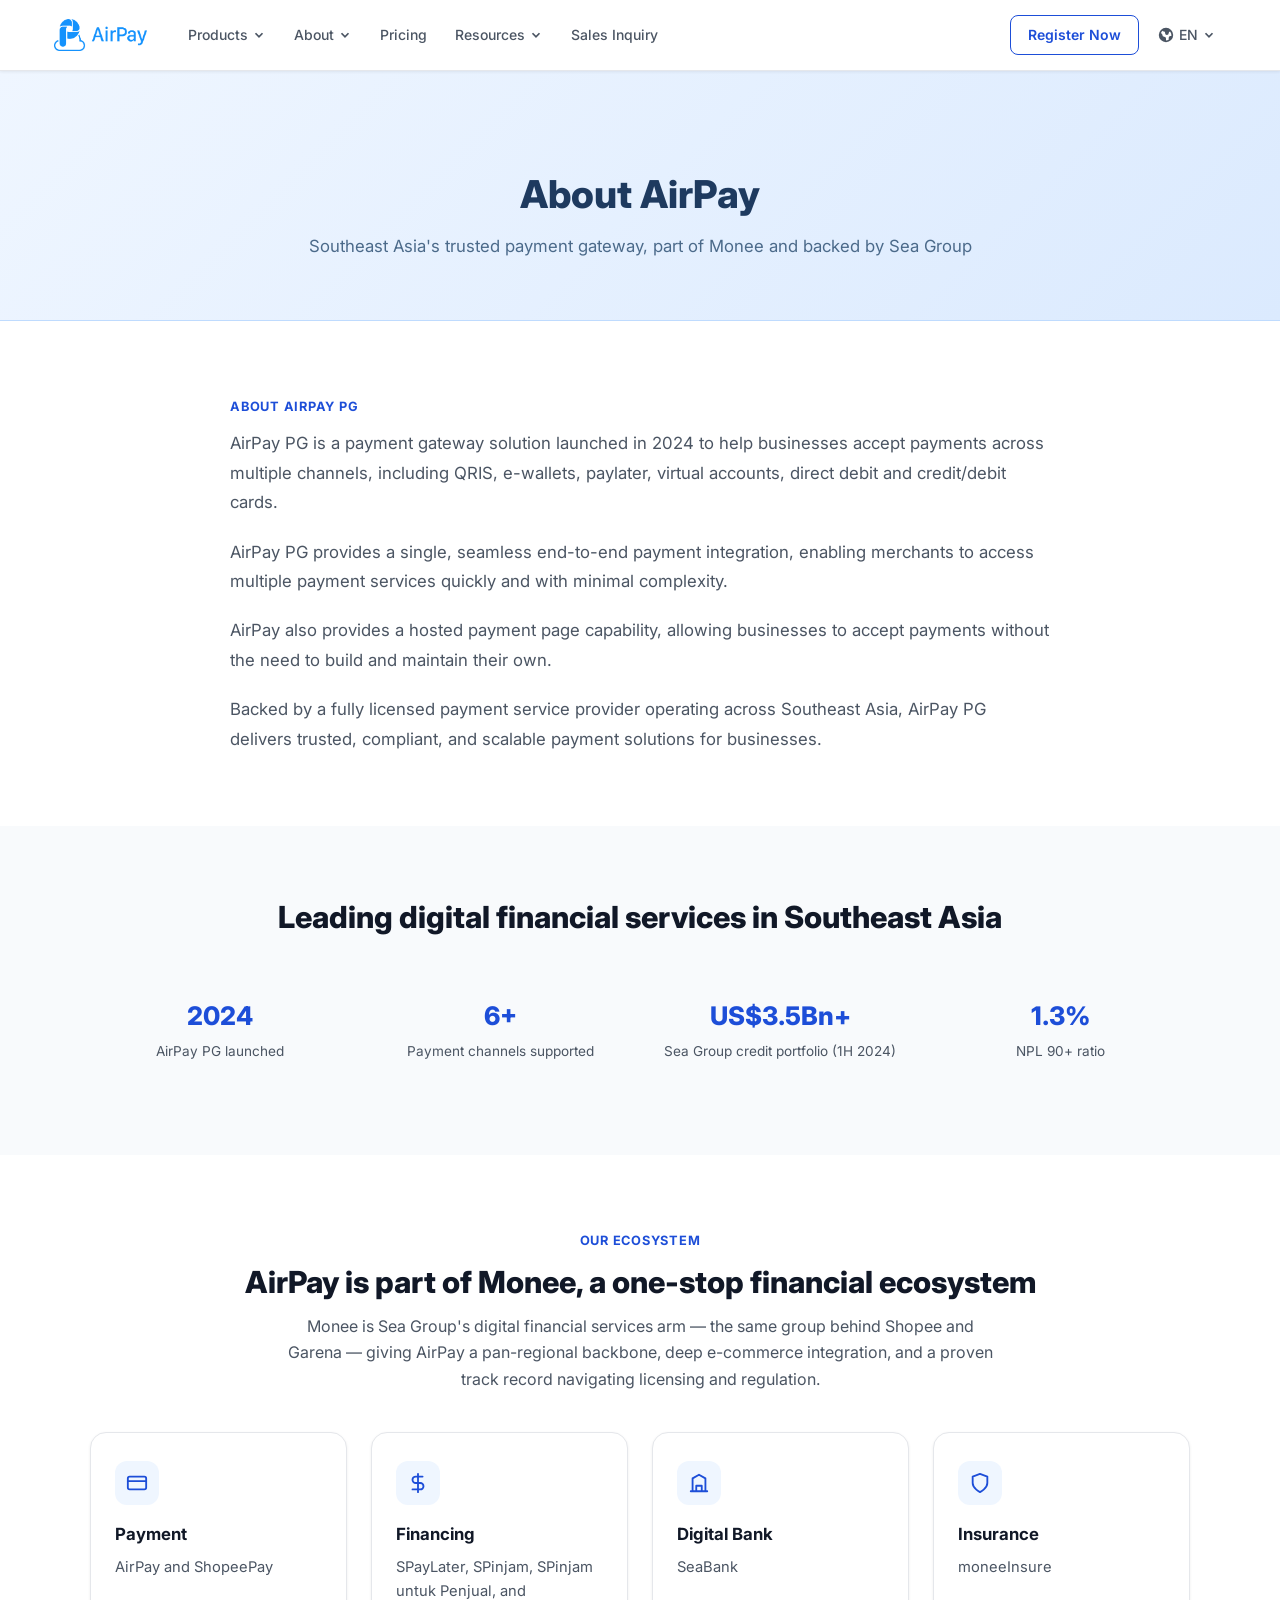
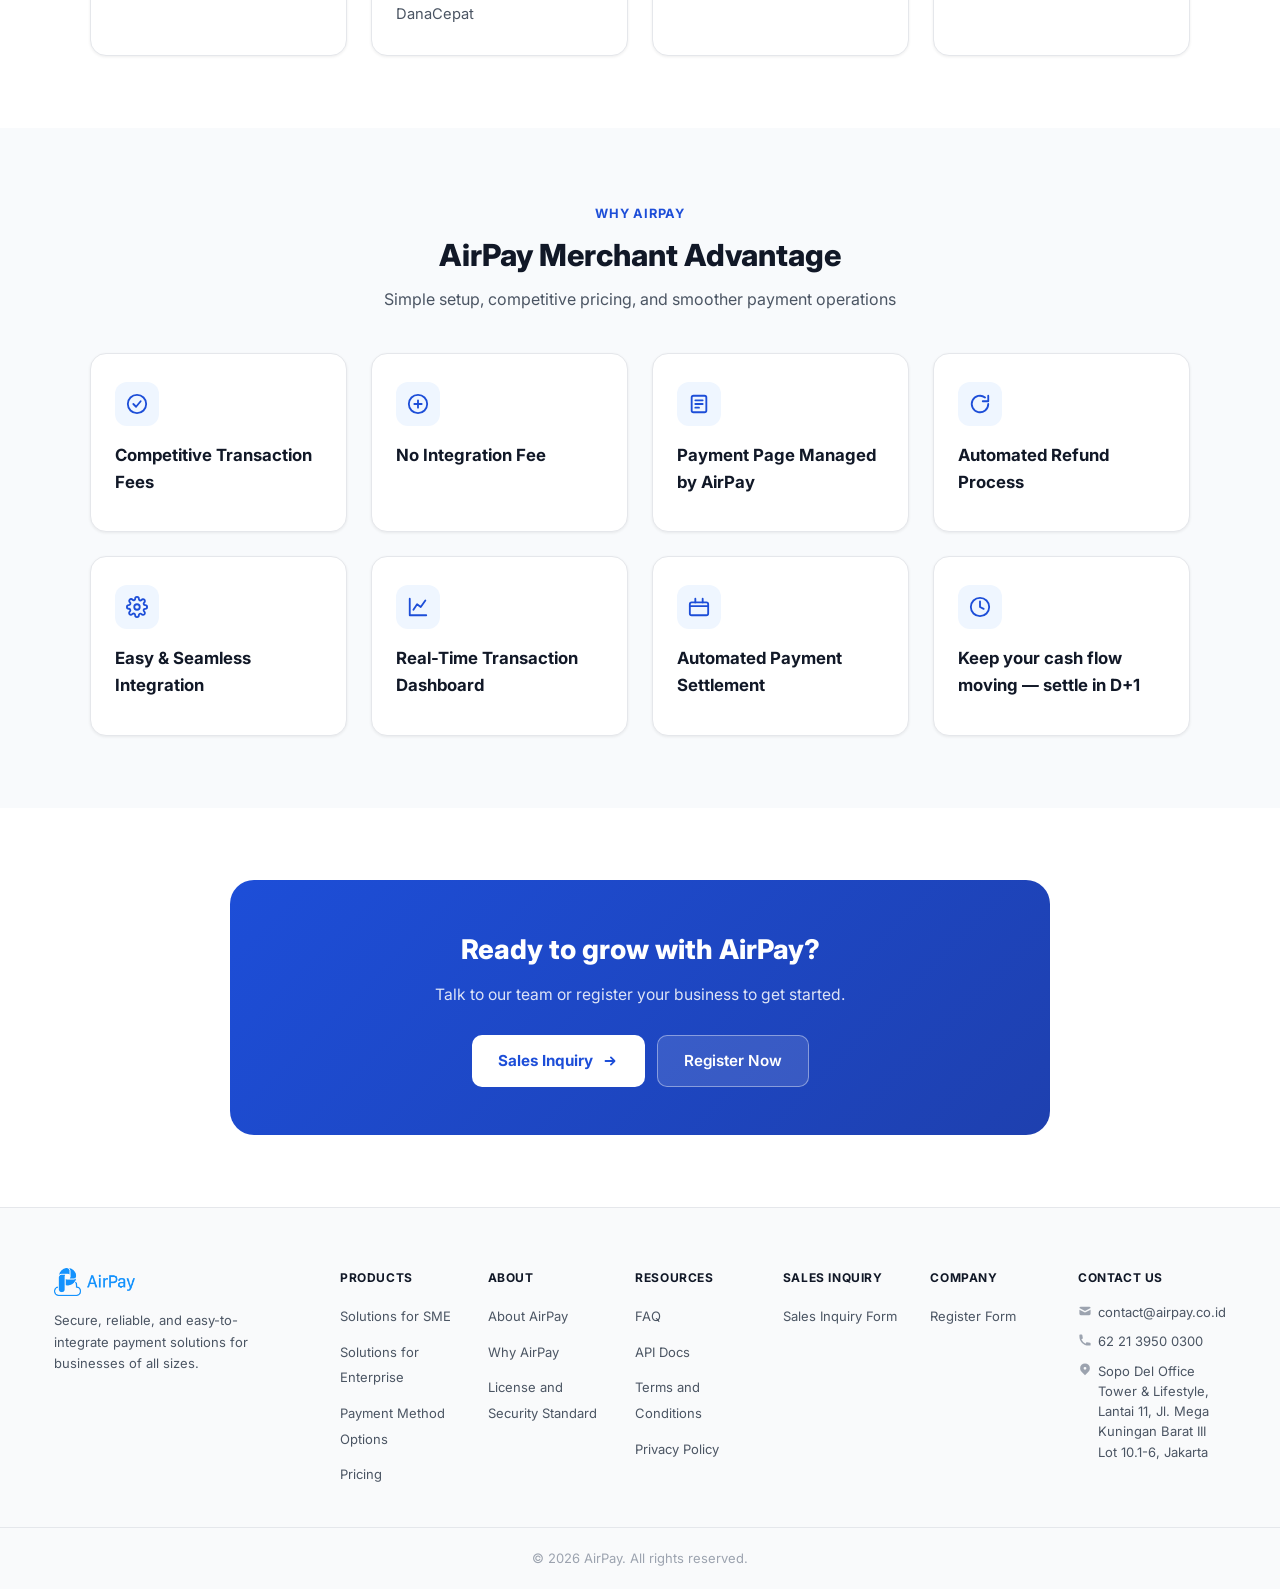
==== about-airpay.html @ c26f76b5 "Fix Sea Group org chart, add Privacy Policy link, and build out Products/About pages - Rebuild the S" ====
<!DOCTYPE html>
<html lang="en">
<head>
  <meta charset="UTF-8" />
  <meta name="viewport" content="width=device-width, initial-scale=1.0" />
  <meta name="description" content="AirPay — About AirPay, Southeast Asia's trusted payment gateway, part of Monee and Sea Group" />
  <title>AirPay — About AirPay</title>
  <link href="https://fonts.googleapis.com/css2?family=Inter:wght@300;400;500;600;700;800&display=swap" rel="stylesheet" />
  <link rel="stylesheet" href="styles.css" />
  <link rel="stylesheet" href="content-page.css" />
</head>
<body>

  <!-- ===== NAVBAR ===== -->
  <nav class="navbar" id="navbar">
    <div class="nav-container">
      <a href="index.html" class="nav-logo">
        <img src="logo.png" alt="AirPay" class="logo-img" onerror="this.style.display='none';this.nextElementSibling.style.display='flex'">
        <span class="logo-svg-fallback">
          <svg viewBox="0 0 44 44" fill="none" style="width:38px;height:38px">
            <circle cx="22" cy="22" r="22" fill="#2196F3"/>
            <path d="M13 32L22 13L31 32H26.2L22 22.5L17.8 32H13Z" fill="white"/>
            <path d="M18 17H24C25.7 17 27 18.3 27 20C27 21.7 25.7 23 24 23H18V17Z" fill="rgba(255,255,255,0.5)"/>
          </svg>
          <span style="font-size:19px;font-weight:700;color:#2196F3;letter-spacing:-0.2px">AirPay</span>
        </span>
      </a>

      <div class="nav-menu" id="navMenu">
        <div class="nav-item dropdown">
          <a href="#" class="nav-link"><span data-i18n="nav.products">Products</span> <svg class="chevron" viewBox="0 0 16 16" fill="none" stroke="currentColor" stroke-width="2"><path d="M4 6l4 4 4-4"/></svg></a>
          <div class="dropdown-menu">
            <a href="solutions-sme.html"><span data-i18n="nav.solutionsSme">Solutions for SME</span></a>
            <a href="solutions-enterprise.html"><span data-i18n="nav.solutionsEnterprise">Solutions for Enterprise</span></a>
            <a href="payment-methods.html"><span data-i18n="nav.paymentMethods">Payment Method Options</span></a>
          </div>
        </div>
        <div class="nav-item dropdown">
          <a href="#" class="nav-link active-nav"><span data-i18n="nav.about">About</span> <svg class="chevron" viewBox="0 0 16 16" fill="none" stroke="currentColor" stroke-width="2"><path d="M4 6l4 4 4-4"/></svg></a>
          <div class="dropdown-menu">
            <a href="about-airpay.html" class="active-link"><span data-i18n="nav.aboutAirpay">About AirPay</span></a>
            <a href="partners.html"><span data-i18n="nav.airpayPartners">AirPay Partners</span></a>
            <a href="license.html"><span data-i18n="nav.licenseSecurity">License and Security Standard</span></a>
          </div>
        </div>
        <a href="pricing.html" class="nav-link"><span data-i18n="nav.pricing">Pricing</span></a>
        <div class="nav-item dropdown">
          <a href="#" class="nav-link"><span data-i18n="nav.resources">Resources</span> <svg class="chevron" viewBox="0 0 16 16" fill="none" stroke="currentColor" stroke-width="2"><path d="M4 6l4 4 4-4"/></svg></a>
          <div class="dropdown-menu">
            <a href="#"><span data-i18n="nav.faq">FAQ</span></a>
            <a href="https://product.shopeepay.co.id/integration/api/gateway/" target="_blank" rel="noopener noreferrer"><span data-i18n="nav.apiDocs">API Docs</span></a>
            <a href="https://shopeepay.co.id/terms" target="_blank" rel="noopener noreferrer"><span data-i18n="nav.terms">Terms and Conditions</span></a>
            <a href="https://shopeepay.co.id/privacy" target="_blank" rel="noopener noreferrer"><span data-i18n="nav.privacy">Privacy Policy</span></a>
          </div>
        </div>
        <a href="https://help.shopee.co.id/portal/survey/45d63a38f236404bbe371f5e59797d23" target="_blank" rel="noopener noreferrer" class="nav-link"><span data-i18n="nav.salesInquiry">Sales Inquiry</span></a>
      </div>

      <div class="nav-actions" id="navActions">
        <a href="https://help.shopee.co.id/portal/survey/883dc85ec2584fb4941d2cc26aeb2e5a" target="_blank" rel="noopener noreferrer" class="btn-register"><span data-i18n="nav.registerNow">Register Now</span></a>
        <div class="lang-selector">
          <svg class="globe-icon" viewBox="0 0 20 20" fill="currentColor"><path fill-rule="evenodd" d="M10 18a8 8 0 100-16 8 8 0 000 16zM4.332 8.027a6.012 6.012 0 011.912-2.706C6.512 5.73 6.974 6 7.5 6A1.5 1.5 0 019 7.5V8a2 2 0 004 0 2 2 0 011.523-1.943A5.977 5.977 0 0116 10c0 .34-.028.675-.083 1H15a2 2 0 00-2 2v2.197A5.973 5.973 0 0110 16v-2a2 2 0 00-2-2 2 2 0 01-2-2 2 2 0 00-1.668-1.973z" clip-rule="evenodd"/></svg>
          <span class="lang-label">EN</span>
          <svg class="chevron" viewBox="0 0 16 16" fill="none" stroke="currentColor" stroke-width="2"><path d="M4 6l4 4 4-4"/></svg>
          <div class="lang-menu">
            <button type="button" class="lang-option" data-lang="en">
              <span>English</span>
              <svg class="lang-check" viewBox="0 0 20 20" fill="currentColor"><path fill-rule="evenodd" d="M16.707 5.293a1 1 0 010 1.414l-8 8a1 1 0 01-1.414 0l-4-4a1 1 0 111.414-1.414L8 12.586l7.293-7.293a1 1 0 011.414 0z" clip-rule="evenodd"/></svg>
            </button>
            <button type="button" class="lang-option" data-lang="id">
              <span>Bahasa Indonesia</span>
              <svg class="lang-check" viewBox="0 0 20 20" fill="currentColor"><path fill-rule="evenodd" d="M16.707 5.293a1 1 0 010 1.414l-8 8a1 1 0 01-1.414 0l-4-4a1 1 0 111.414-1.414L8 12.586l7.293-7.293a1 1 0 011.414 0z" clip-rule="evenodd"/></svg>
            </button>
          </div>
        </div>
      </div>

      <button class="nav-toggle" id="navToggle" aria-label="Toggle navigation">
        <span></span><span></span><span></span>
      </button>
    </div>
  </nav>

  <!-- ===== PAGE HEADER ===== -->
  <section class="cp-header">
    <div class="cp-header-inner">
      <h1 data-i18n="about.header.title">About AirPay</h1>
      <p data-i18n="about.header.subtitle">Southeast Asia's trusted payment gateway, part of Monee and backed by Sea Group</p>
    </div>
  </section>

  <!-- ===== INTRO ===== -->
  <section class="cp-section">
    <div class="cp-container narrow">
      <span class="cp-eyebrow" data-i18n="about.intro.eyebrow">About AirPay PG</span>
      <p class="cp-lead" data-i18n="about.intro.p1">AirPay PG is a payment gateway solution launched in 2024 to help businesses accept payments across multiple channels, including QRIS, e-wallets, paylater, virtual accounts, direct debit and credit/debit cards.</p>
      <p class="cp-lead" data-i18n="about.intro.p2">AirPay PG provides a single, seamless end-to-end payment integration, enabling merchants to access multiple payment services quickly and with minimal complexity.</p>
      <p class="cp-lead" data-i18n="about.intro.p3">AirPay also provides a hosted payment page capability, allowing businesses to accept payments without the need to build and maintain their own.</p>
      <p class="cp-lead" data-i18n="about.intro.p4">Backed by a fully licensed payment service provider operating across Southeast Asia, AirPay PG delivers trusted, compliant, and scalable payment solutions for businesses.</p>
    </div>
  </section>

  <!-- ===== STATS ===== -->
  <section class="cp-section alt">
    <div class="cp-container">
      <div class="cp-section-head center">
        <h2 class="cp-section-title" data-i18n="about.stats.title">Leading digital financial services in Southeast Asia</h2>
      </div>
      <div class="cp-stats">
        <div class="cp-stat">
          <div class="cp-stat-num">2024</div>
          <div class="cp-stat-label" data-i18n="about.stats.launched">AirPay PG launched</div>
        </div>
        <div class="cp-stat">
          <div class="cp-stat-num">6+</div>
          <div class="cp-stat-label" data-i18n="about.stats.channels">Payment channels supported</div>
        </div>
        <div class="cp-stat">
          <div class="cp-stat-num">US$3.5Bn+</div>
          <div class="cp-stat-label" data-i18n="about.stats.credit">Sea Group credit portfolio (1H 2024)</div>
        </div>
        <div class="cp-stat">
          <div class="cp-stat-num">1.3%</div>
          <div class="cp-stat-label" data-i18n="about.stats.npl">NPL 90+ ratio</div>
        </div>
      </div>
    </div>
  </section>

  <!-- ===== PART OF MONEE / SEA GROUP ===== -->
  <section class="cp-section">
    <div class="cp-container">
      <div class="cp-section-head center">
        <span class="cp-eyebrow" data-i18n="about.ecosystem.eyebrow">Our Ecosystem</span>
        <h2 class="cp-section-title" data-i18n="about.ecosystem.title">AirPay is part of Monee, a one-stop financial ecosystem</h2>
        <p class="cp-section-sub" data-i18n="about.ecosystem.subtitle">Monee is Sea Group's digital financial services arm — the same group behind Shopee and Garena — giving AirPay a pan-regional backbone, deep e-commerce integration, and a proven track record navigating licensing and regulation.</p>
      </div>
      <div class="cp-grid-4">
        <div class="cp-card">
          <div class="cp-card-icon">
            <svg viewBox="0 0 24 24" fill="none" stroke="currentColor" stroke-width="2" stroke-linecap="round" stroke-linejoin="round"><rect x="2" y="5" width="20" height="14" rx="2"/><line x1="2" y1="10" x2="22" y2="10"/></svg>
          </div>
          <h3 class="cp-card-title" data-i18n="about.ecosystem.payment.title">Payment</h3>
          <p class="cp-card-desc" data-i18n="about.ecosystem.payment.desc">AirPay and ShopeePay</p>
        </div>
        <div class="cp-card">
          <div class="cp-card-icon">
            <svg viewBox="0 0 24 24" fill="none" stroke="currentColor" stroke-width="2" stroke-linecap="round" stroke-linejoin="round"><path d="M12 2v20M17 5H9.5a3.5 3.5 0 000 7h5a3.5 3.5 0 010 7H6"/></svg>
          </div>
          <h3 class="cp-card-title" data-i18n="about.ecosystem.financing.title">Financing</h3>
          <p class="cp-card-desc" data-i18n="about.ecosystem.financing.desc">SPayLater, SPinjam, SPinjam untuk Penjual, and DanaCepat</p>
        </div>
        <div class="cp-card">
          <div class="cp-card-icon">
            <svg viewBox="0 0 24 24" fill="none" stroke="currentColor" stroke-width="2" stroke-linecap="round" stroke-linejoin="round"><path d="M3 21h18M5 21V7l7-4 7 4v14M9 21v-6h6v6"/></svg>
          </div>
          <h3 class="cp-card-title" data-i18n="about.ecosystem.bank.title">Digital Bank</h3>
          <p class="cp-card-desc" data-i18n="about.ecosystem.bank.desc">SeaBank</p>
        </div>
        <div class="cp-card">
          <div class="cp-card-icon">
            <svg viewBox="0 0 24 24" fill="none" stroke="currentColor" stroke-width="2" stroke-linecap="round" stroke-linejoin="round"><path d="M12 22s8-4 8-10V5l-8-3-8 3v7c0 6 8 10 8 10z"/></svg>
          </div>
          <h3 class="cp-card-title" data-i18n="about.ecosystem.insurance.title">Insurance</h3>
          <p class="cp-card-desc" data-i18n="about.ecosystem.insurance.desc">moneeInsure</p>
        </div>
      </div>
    </div>
  </section>

  <!-- ===== MERCHANT ADVANTAGE ===== -->
  <section class="cp-section alt">
    <div class="cp-container">
      <div class="cp-section-head center">
        <span class="cp-eyebrow" data-i18n="about.advantage.eyebrow">Why AirPay</span>
        <h2 class="cp-section-title" data-i18n="about.advantage.title">AirPay Merchant Advantage</h2>
        <p class="cp-section-sub" data-i18n="about.advantage.subtitle">Simple setup, competitive pricing, and smoother payment operations</p>
      </div>
      <div class="cp-grid-4">
        <div class="cp-card">
          <div class="cp-card-icon">
            <svg viewBox="0 0 24 24" fill="none" stroke="currentColor" stroke-width="2" stroke-linecap="round" stroke-linejoin="round"><path d="M12 2a10 10 0 100 20A10 10 0 0012 2z"/><path d="M8 12l3 3 5-6"/></svg>
          </div>
          <h3 class="cp-card-title" data-i18n="about.advantage.fees.title">Competitive Transaction Fees</h3>
        </div>
        <div class="cp-card">
          <div class="cp-card-icon">
            <svg viewBox="0 0 24 24" fill="none" stroke="currentColor" stroke-width="2" stroke-linecap="round" stroke-linejoin="round"><circle cx="12" cy="12" r="10"/><path d="M8 12h8M12 8v8"/></svg>
          </div>
          <h3 class="cp-card-title" data-i18n="about.advantage.noFee.title">No Integration Fee</h3>
        </div>
        <div class="cp-card">
          <div class="cp-card-icon">
            <svg viewBox="0 0 24 24" fill="none" stroke="currentColor" stroke-width="2" stroke-linecap="round" stroke-linejoin="round"><rect x="4" y="3" width="16" height="18" rx="2"/><path d="M8 8h8M8 12h8M8 16h4"/></svg>
          </div>
          <h3 class="cp-card-title" data-i18n="about.advantage.hostedPage.title">Payment Page Managed by AirPay</h3>
        </div>
        <div class="cp-card">
          <div class="cp-card-icon">
            <svg viewBox="0 0 24 24" fill="none" stroke="currentColor" stroke-width="2" stroke-linecap="round" stroke-linejoin="round"><path d="M21 12a9 9 0 11-3.5-7.14M21 3v6h-6"/></svg>
          </div>
          <h3 class="cp-card-title" data-i18n="about.advantage.refund.title">Automated Refund Process</h3>
        </div>
        <div class="cp-card">
          <div class="cp-card-icon">
            <svg viewBox="0 0 24 24" fill="none" stroke="currentColor" stroke-width="2" stroke-linecap="round" stroke-linejoin="round"><circle cx="12" cy="12" r="3"/><path d="M19.4 15a1.7 1.7 0 00.3 1.9l.1.1a2 2 0 11-2.8 2.8l-.1-.1a1.7 1.7 0 00-1.9-.3 1.7 1.7 0 00-1 1.6V21a2 2 0 11-4 0v-.1a1.7 1.7 0 00-1-1.6 1.7 1.7 0 00-1.9.3l-.1.1a2 2 0 11-2.8-2.8l.1-.1a1.7 1.7 0 00.3-1.9 1.7 1.7 0 00-1.6-1H3a2 2 0 110-4h.1a1.7 1.7 0 001.6-1 1.7 1.7 0 00-.3-1.9l-.1-.1a2 2 0 112.8-2.8l.1.1a1.7 1.7 0 001.9.3H9a1.7 1.7 0 001-1.6V3a2 2 0 114 0v.1a1.7 1.7 0 001 1.6 1.7 1.7 0 001.9-.3l.1-.1a2 2 0 112.8 2.8l-.1.1a1.7 1.7 0 00-.3 1.9V9a1.7 1.7 0 001.6 1H21a2 2 0 110 4h-.1a1.7 1.7 0 00-1.6 1z"/></svg>
          </div>
          <h3 class="cp-card-title" data-i18n="about.advantage.integration.title">Easy &amp; Seamless Integration</h3>
        </div>
        <div class="cp-card">
          <div class="cp-card-icon">
            <svg viewBox="0 0 24 24" fill="none" stroke="currentColor" stroke-width="2" stroke-linecap="round" stroke-linejoin="round"><path d="M3 3v18h18"/><path d="M7 15l4-6 4 3 5-7"/></svg>
          </div>
          <h3 class="cp-card-title" data-i18n="about.advantage.dashboard.title">Real-Time Transaction Dashboard</h3>
        </div>
        <div class="cp-card">
          <div class="cp-card-icon">
            <svg viewBox="0 0 24 24" fill="none" stroke="currentColor" stroke-width="2" stroke-linecap="round" stroke-linejoin="round"><rect x="2" y="7" width="20" height="14" rx="2"/><path d="M16 3v4M8 3v4M2 11h20"/></svg>
          </div>
          <h3 class="cp-card-title" data-i18n="about.advantage.settlement.title">Automated Payment Settlement</h3>
        </div>
        <div class="cp-card">
          <div class="cp-card-icon">
            <svg viewBox="0 0 24 24" fill="none" stroke="currentColor" stroke-width="2" stroke-linecap="round" stroke-linejoin="round"><circle cx="12" cy="12" r="10"/><path d="M12 6v6l4 2"/></svg>
          </div>
          <h3 class="cp-card-title" data-i18n="about.advantage.cashflow.title">Keep your cash flow moving — settle in D+1</h3>
        </div>
      </div>
    </div>
  </section>

  <!-- ===== CTA ===== -->
  <section class="cp-section">
    <div class="cp-container narrow">
      <div class="cp-cta">
        <h2 data-i18n="about.cta.title">Ready to grow with AirPay?</h2>
        <p data-i18n="about.cta.subtitle">Talk to our team or register your business to get started.</p>
        <div class="cp-cta-actions">
          <a href="https://help.shopee.co.id/portal/survey/45d63a38f236404bbe371f5e59797d23" target="_blank" rel="noopener noreferrer" class="btn-cta-primary">
            <span data-i18n="nav.salesInquiry">Sales Inquiry</span>
            <svg viewBox="0 0 20 20" fill="currentColor"><path fill-rule="evenodd" d="M10.293 5.293a1 1 0 011.414 0l4 4a1 1 0 010 1.414l-4 4a1 1 0 01-1.414-1.414L12.586 11H5a1 1 0 110-2h7.586l-2.293-2.293a1 1 0 010-1.414z" clip-rule="evenodd"/></svg>
          </a>
          <a href="https://help.shopee.co.id/portal/survey/883dc85ec2584fb4941d2cc26aeb2e5a" target="_blank" rel="noopener noreferrer" class="btn-cta-secondary"><span data-i18n="nav.registerNow">Register Now</span></a>
        </div>
      </div>
    </div>
  </section>

  <!-- ===== FOOTER ===== -->
  <footer class="footer">
    <div class="footer-top">
      <div class="footer-brand">
        <a href="index.html" class="nav-logo">
          <img src="logo.png" alt="AirPay" class="logo-img footer-logo-img" onerror="this.style.display='none';this.nextElementSibling.style.display='flex'">
          <span class="logo-svg-fallback">
            <svg viewBox="0 0 44 44" fill="none" style="width:34px;height:34px">
              <circle cx="22" cy="22" r="22" fill="#2196F3"/>
              <path d="M13 32L22 13L31 32H26.2L22 22.5L17.8 32H13Z" fill="white"/>
              <path d="M18 17H24C25.7 17 27 18.3 27 20C27 21.7 25.7 23 24 23H18V17Z" fill="rgba(255,255,255,0.5)"/>
            </svg>
            <span style="font-size:17px;font-weight:700;color:#2196F3;letter-spacing:-0.2px">AirPay</span>
          </span>
        </a>
        <p class="footer-tagline" data-i18n="footer.tagline">Secure, reliable, and easy-to-integrate payment solutions for businesses of all sizes.</p>
      </div>
      <div class="footer-links">
        <div class="footer-col"><h4><span data-i18n="nav.products">Products</span></h4><ul><li><a href="solutions-sme.html"><span data-i18n="nav.solutionsSme">Solutions for SME</span></a></li><li><a href="solutions-enterprise.html"><span data-i18n="nav.solutionsEnterprise">Solutions for Enterprise</span></a></li><li><a href="payment-methods.html"><span data-i18n="nav.paymentMethods">Payment Method Options</span></a></li><li><a href="pricing.html"><span data-i18n="nav.pricing">Pricing</span></a></li></ul></div>
        <div class="footer-col"><h4><span data-i18n="nav.about">About</span></h4><ul><li><a href="about-airpay.html"><span data-i18n="nav.aboutAirpay">About AirPay</span></a></li><li><a href="#"><span data-i18n="footer.whyAirpay">Why AirPay</span></a></li><li><a href="license.html"><span data-i18n="nav.licenseSecurity">License and Security Standard</span></a></li></ul></div>
        <div class="footer-col"><h4><span data-i18n="nav.resources">Resources</span></h4><ul><li><a href="#"><span data-i18n="nav.faq">FAQ</span></a></li><li><a href="https://product.shopeepay.co.id/integration/api/gateway/" target="_blank"><span data-i18n="nav.apiDocs">API Docs</span></a></li><li><a href="https://shopeepay.co.id/terms" target="_blank" rel="noopener noreferrer"><span data-i18n="nav.terms">Terms and Conditions</span></a></li><li><a href="https://shopeepay.co.id/privacy" target="_blank" rel="noopener noreferrer"><span data-i18n="nav.privacy">Privacy Policy</span></a></li></ul></div>
        <div class="footer-col"><h4><span data-i18n="nav.salesInquiry">Sales Inquiry</span></h4><ul><li><a href="https://help.shopee.co.id/portal/survey/45d63a38f236404bbe371f5e59797d23" target="_blank" rel="noopener noreferrer"><span data-i18n="footer.salesInquiryForm">Sales Inquiry Form</span></a></li></ul></div>
        <div class="footer-col"><h4><span data-i18n="footer.company">Company</span></h4><ul><li><a href="https://help.shopee.co.id/portal/survey/883dc85ec2584fb4941d2cc26aeb2e5a" target="_blank" rel="noopener noreferrer"><span data-i18n="footer.registerForm">Register Form</span></a></li></ul></div>
        <div class="footer-col"><h4><span data-i18n="footer.contactUs">Contact Us</span></h4><ul>
          <li><a href="mailto:contact@airpay.co.id" class="fc-row"><svg class="fc-icon" viewBox="0 0 20 20" fill="currentColor"><path d="M2.003 5.884L10 9.882l7.997-3.998A2 2 0 0016 4H4a2 2 0 00-1.997 1.884z"/><path d="M18 8.118l-8 4-8-4V14a2 2 0 002 2h12a2 2 0 002-2V8.118z"/></svg>contact@airpay.co.id</a></li>
          <li><a href="tel:+622139500300" class="fc-row"><svg class="fc-icon" viewBox="0 0 20 20" fill="currentColor"><path d="M2 3a1 1 0 011-1h2.153a1 1 0 01.986.836l.74 4.435a1 1 0 01-.54 1.06l-1.548.773a11.037 11.037 0 006.105 6.105l.774-1.548a1 1 0 011.059-.54l4.435.74a1 1 0 01.836.986V17a1 1 0 01-1 1h-2C7.82 18 2 12.18 2 5V3z"/></svg>62 21 3950 0300</a></li>
          <li class="fc-row addr"><svg class="fc-icon" viewBox="0 0 20 20" fill="currentColor"><path fill-rule="evenodd" d="M5.05 4.05a7 7 0 119.9 9.9L10 18.9l-4.95-4.95a7 7 0 010-9.9zM10 11a2 2 0 100-4 2 2 0 000 4z" clip-rule="evenodd"/></svg>Sopo Del Office Tower &amp; Lifestyle, Lantai 11, Jl. Mega Kuningan Barat III Lot 10.1-6, Jakarta</li>
        </ul></div>
      </div>
    </div>
    <div class="footer-bottom"><p data-i18n="footer.copyright">© 2026 AirPay. All rights reserved.</p></div>
  </footer>

  <script src="translations.js"></script>
  <script src="i18n.js"></script>
  <script src="script.js"></script>
</body>
</html>
---- styles.css ----
/* ===== VARIABLES ===== */
:root {
  --blue: #1D4ED8;
  --blue-dark: #1E40AF;
  --blue-navy: #1E3A5F;
  --blue-light: #3B82F6;
  --blue-bg: #EFF6FF;
  --blue-bg2: #DBEAFE;
  --text: #111827;
  --text-mid: #4B5563;
  --text-muted: #9CA3AF;
  --border: #E5E7EB;
  --white: #ffffff;
  --shadow-sm: 0 1px 3px rgba(0,0,0,0.07);
  --shadow-md: 0 4px 16px rgba(0,0,0,0.09);
  --shadow-lg: 0 8px 28px rgba(0,0,0,0.11);
}

/* ===== RESET ===== */
*, *::before, *::after { box-sizing: border-box; margin: 0; padding: 0; }
html { scroll-behavior: smooth; }
body {
  font-family: 'Inter', -apple-system, BlinkMacSystemFont, 'Segoe UI', sans-serif;
  color: var(--text);
  background: var(--white);
  line-height: 1.6;
  -webkit-font-smoothing: antialiased;
}
a { text-decoration: none; }
ul { list-style: none; }
img, svg { display: block; }

/* ===== NAVBAR ===== */
.navbar {
  position: sticky;
  top: 0;
  z-index: 1000;
  background: var(--white);
  border-bottom: 1px solid var(--border);
  box-shadow: var(--shadow-sm);
  transition: box-shadow 0.3s;
}
.navbar.scrolled { box-shadow: 0 4px 20px rgba(0,0,0,0.08); }

.nav-container {
  max-width: 1220px;
  margin: 0 auto;
  padding: 0 24px;
  height: 70px;
  display: flex;
  align-items: center;
  gap: 28px;
}

.nav-logo {
  display: flex;
  align-items: center;
  gap: 10px;
  flex-shrink: 0;
}
.logo-icon { width: 36px; height: 36px; }
.logo-text {
  font-size: 19px;
  font-weight: 700;
  color: var(--text);
  letter-spacing: -0.2px;
}
.logo-img {
  height: 32px;
  width: auto;
  object-fit: contain;
}
.footer-logo-img {
  height: 28px;
}
.logo-svg-fallback {
  display: none;
  align-items: center;
  gap: 10px;
}

.nav-menu {
  display: flex;
  align-items: center;
  gap: 2px;
  flex: 1;
}

.nav-item { position: relative; }

.nav-link {
  display: flex;
  align-items: center;
  gap: 4px;
  padding: 8px 13px;
  font-size: 14px;
  font-weight: 500;
  color: var(--text-mid);
  border-radius: 8px;
  transition: color 0.15s, background 0.15s;
  white-space: nowrap;
}
.nav-link:hover { color: var(--blue); background: var(--blue-bg); }

.chevron {
  width: 14px;
  height: 14px;
  flex-shrink: 0;
  transition: transform 0.2s;
}
.nav-item:hover .chevron { transform: rotate(180deg); }

.dropdown-menu {
  position: absolute;
  top: calc(100% + 10px);
  left: 0;
  background: var(--white);
  border: 1px solid var(--border);
  border-radius: 12px;
  box-shadow: var(--shadow-lg);
  padding: 6px;
  min-width: 230px;
  opacity: 0;
  visibility: hidden;
  transform: translateY(-6px);
  transition: opacity 0.18s, transform 0.18s, visibility 0.18s;
  z-index: 200;
}
.nav-item:hover .dropdown-menu {
  opacity: 1;
  visibility: visible;
  transform: translateY(0);
}
.dropdown-menu a {
  display: block;
  padding: 10px 14px;
  font-size: 14px;
  color: var(--text-mid);
  border-radius: 8px;
  transition: color 0.15s, background 0.15s;
}
.dropdown-menu a:hover { color: var(--blue); background: var(--blue-bg); }

.nav-actions {
  display: flex;
  align-items: center;
  gap: 8px;
  flex-shrink: 0;
}

.btn-register {
  font-size: 14px;
  font-weight: 600;
  color: var(--blue);
  border: 1.5px solid var(--blue);
  padding: 8px 17px;
  border-radius: 8px;
  transition: background 0.2s, transform 0.15s;
  white-space: nowrap;
}
.btn-register:hover {
  background: var(--blue-bg);
  transform: translateY(-1px);
}

.lang-selector {
  position: relative;
  display: flex;
  align-items: center;
  gap: 4px;
  padding: 8px 10px;
  font-size: 14px;
  font-weight: 500;
  color: var(--text-mid);
  border-radius: 8px;
  cursor: pointer;
  transition: color 0.15s, background 0.15s;
}
.lang-selector:hover { color: var(--blue); background: var(--blue-bg); }
.globe-icon { width: 18px; height: 18px; }
.lang-selector .chevron { transition: transform 0.15s; }
.lang-selector.open .chevron { transform: rotate(180deg); }

.lang-menu {
  position: absolute;
  top: calc(100% + 8px);
  right: 0;
  min-width: 170px;
  background: var(--white);
  border: 1px solid #E5E7EB;
  border-radius: 10px;
  box-shadow: 0 12px 28px rgba(15, 23, 42, 0.12);
  padding: 6px;
  display: none;
  flex-direction: column;
  gap: 2px;
  z-index: 60;
}
.lang-selector.open .lang-menu { display: flex; }
.lang-option {
  display: flex;
  align-items: center;
  justify-content: space-between;
  gap: 8px;
  padding: 8px 10px;
  font-size: 13.5px;
  font-weight: 500;
  color: var(--text-mid);
  background: none;
  border: none;
  border-radius: 7px;
  text-align: left;
  cursor: pointer;
  font-family: inherit;
}
.lang-option:hover { background: var(--blue-bg); color: var(--blue); }
.lang-option.active { color: var(--blue); font-weight: 600; background: var(--blue-bg); }
.lang-option .lang-check { width: 15px; height: 15px; opacity: 0; }
.lang-option.active .lang-check { opacity: 1; }

.nav-toggle {
  display: none;
  flex-direction: column;
  gap: 5px;
  background: none;
  border: none;
  cursor: pointer;
  padding: 8px;
  margin-left: auto;
  flex-shrink: 0;
}
.nav-toggle span {
  display: block;
  width: 22px;
  height: 2px;
  background: var(--text);
  border-radius: 2px;
  transition: transform 0.28s, opacity 0.28s;
}

/* ===== HERO ===== */
.hero {
  background: linear-gradient(135deg, #EFF6FF 0%, #F0F4FF 45%, #EEF2FF 100%);
  padding: 80px 0 56px;
  overflow: hidden;
}
.hero-container {
  max-width: 1220px;
  margin: 0 auto;
  padding: 0 24px;
  display: grid;
  grid-template-columns: 1fr 1fr;
  gap: 56px;
  align-items: center;
}

.hero-title {
  font-size: 42px;
  font-weight: 800;
  line-height: 1.14;
  letter-spacing: -0.5px;
  color: var(--text);
  margin-bottom: 18px;
}
.hero-subtitle {
  font-size: 16px;
  color: var(--text-mid);
  line-height: 1.7;
  margin-bottom: 34px;
  max-width: 430px;
}
.hero-actions {
  display: flex;
  gap: 14px;
  align-items: center;
  flex-wrap: wrap;
}

.btn-primary {
  display: inline-flex;
  align-items: center;
  gap: 8px;
  background: var(--blue);
  color: var(--white);
  font-size: 15px;
  font-weight: 600;
  padding: 13px 26px;
  border-radius: 10px;
  box-shadow: 0 4px 16px rgba(29,78,216,0.28);
  transition: background 0.2s, transform 0.15s, box-shadow 0.2s;
}
.btn-primary svg { width: 18px; height: 18px; }
.btn-primary:hover {
  background: var(--blue-dark);
  transform: translateY(-2px);
  box-shadow: 0 8px 22px rgba(29,78,216,0.36);
}

.btn-outline-hero {
  display: inline-flex;
  align-items: center;
  font-size: 15px;
  font-weight: 600;
  color: var(--text-mid);
  background: var(--white);
  border: 1.5px solid var(--border);
  padding: 12px 26px;
  border-radius: 10px;
  transition: border-color 0.2s, background 0.2s, transform 0.15s;
}
.btn-outline-hero:hover {
  border-color: var(--blue);
  color: var(--blue);
  background: var(--blue-bg);
  transform: translateY(-2px);
}

.hero-illustration {
  display: flex;
  justify-content: center;
  align-items: center;
}
.hero-svg {
  width: 100%;
  max-width: 500px;
  height: auto;
  filter: drop-shadow(0 24px 48px rgba(29,78,216,0.07));
}

/* ===== FEATURES ===== */
.features { background: var(--white); }

.features-container {
  max-width: 1220px;
  margin: 0 auto;
  padding: 0 24px;
  display: grid;
  grid-template-columns: repeat(4, 1fr);
  border-top: 1px solid var(--border);
  border-bottom: 1px solid var(--border);
}

.feature-card {
  padding: 34px 26px;
  display: flex;
  align-items: flex-start;
  gap: 16px;
  border-right: 1px solid var(--border);
  transition: background 0.18s;
}
.feature-card:last-child { border-right: none; }
.feature-card:hover { background: var(--blue-bg); }

.feature-icon {
  width: 48px;
  height: 48px;
  border-radius: 12px;
  display: flex;
  align-items: center;
  justify-content: center;
  flex-shrink: 0;
}
.feature-icon svg { width: 22px; height: 22px; }

.icon-blue   { background: #DBEAFE; color: var(--blue); }
.icon-green  { background: #D1FAE5; color: #059669; }
.icon-purple { background: #EDE9FE; color: #7C3AED; }
.icon-orange { background: #FEF3C7; color: #D97706; }

.feature-card h3 {
  font-size: 14px;
  font-weight: 700;
  color: var(--text);
  margin-bottom: 4px;
}
.feature-card p {
  font-size: 13px;
  color: var(--text-muted);
  line-height: 1.55;
}

/* ===== SEA GROUP ===== */
.sea-group {
  background: var(--white);
  padding: 80px 0;
}
.sea-group-container {
  max-width: 1220px;
  margin: 0 auto;
  padding: 0 24px;
  display: grid;
  grid-template-columns: 1fr 1.1fr;
  gap: 56px;
  align-items: center;
}

.sea-group-content h2 {
  font-size: 32px;
  font-weight: 800;
  color: var(--text);
  letter-spacing: -0.3px;
  line-height: 1.2;
  margin-bottom: 8px;
}
.sea-subtitle {
  font-size: 16px;
  font-weight: 600;
  color: var(--blue);
  margin-bottom: 28px;
}

.sea-list {
  display: flex;
  flex-direction: column;
  gap: 16px;
}
.sea-list li {
  display: flex;
  align-items: flex-start;
  gap: 12px;
  font-size: 14px;
  color: var(--text-mid);
  line-height: 1.65;
}
.check-ic {
  width: 20px;
  height: 20px;
  color: var(--blue);
  flex-shrink: 0;
  margin-top: 2px;
}

.sea-map-wrap {
  display: flex;
  justify-content: center;
  align-items: center;
}
.ecosystem-svg {
  width: 100%;
  max-width: 540px;
  height: auto;
}

/* ===== LEAD FORM ===== */
.lead-form-section {
  background: #F0F5FF;
  padding: 80px 24px;
}
.lead-form-wrap {
  max-width: 600px;
  margin: 0 auto;
}
.lead-form-card {
  background: var(--white);
  border-radius: 20px;
  padding: 40px 44px 36px;
  box-shadow: 0 4px 32px rgba(29,78,216,0.08);
}

.lead-badge {
  display: inline-flex;
  align-items: center;
  gap: 7px;
  background: #EFF6FF;
  color: var(--blue);
  font-size: 11px;
  font-weight: 700;
  letter-spacing: 1px;
  padding: 5px 12px;
  border-radius: 20px;
  margin-bottom: 18px;
}
.lead-badge-dot {
  width: 7px;
  height: 7px;
  border-radius: 50%;
  background: var(--blue);
}

.lead-title {
  font-size: 28px;
  font-weight: 800;
  color: var(--text);
  letter-spacing: -0.3px;
  margin-bottom: 8px;
}
.lead-subtitle {
  font-size: 14px;
  color: var(--text-mid);
  line-height: 1.6;
  margin-bottom: 24px;
}

.lead-steps {
  display: flex;
  align-items: center;
  gap: 6px;
  margin-bottom: 20px;
}
.step-bar {
  height: 5px;
  flex: 1;
  border-radius: 3px;
  background: #E5E7EB;
}
.step-bar.active { background: var(--blue); }
.step-label {
  font-size: 12px;
  font-weight: 600;
  color: var(--text-muted);
  white-space: nowrap;
  margin-left: 6px;
}

.lead-divider {
  border: none;
  border-top: 1px solid var(--border);
  margin-bottom: 24px;
}

.lead-form { display: flex; flex-direction: column; gap: 18px; }

.form-group { display: flex; flex-direction: column; gap: 6px; }
.form-group label {
  font-size: 13px;
  font-weight: 600;
  color: var(--text);
}
.req { color: #EF4444; }

.form-row {
  display: grid;
  grid-template-columns: 1fr 1fr;
  gap: 14px;
}

.input-wrap {
  display: flex;
  align-items: center;
  border: 1.5px solid var(--border);
  border-radius: 12px;
  padding: 0 14px;
  height: 50px;
  gap: 10px;
  transition: border-color 0.2s;
  background: var(--white);
}
.input-wrap:focus-within {
  border-color: var(--blue);
  box-shadow: 0 0 0 3px rgba(29,78,216,0.08);
}
.input-icon {
  width: 16px;
  height: 16px;
  color: #9CA3AF;
  flex-shrink: 0;
}
.input-wrap input {
  border: none;
  outline: none;
  font-size: 14px;
  color: var(--text);
  font-family: inherit;
  width: 100%;
  background: transparent;
}
.input-wrap input::placeholder { color: #9CA3AF; }

.phone-prefix, .url-prefix {
  font-size: 14px;
  font-weight: 500;
  color: var(--text);
  white-space: nowrap;
  flex-shrink: 0;
}
.phone-divider {
  width: 1px;
  height: 20px;
  background: var(--border);
  flex-shrink: 0;
}

.form-checkbox { margin-top: 2px; }
.checkbox-label {
  display: flex;
  align-items: flex-start;
  gap: 12px;
  cursor: pointer;
  font-size: 13px;
  color: var(--text-mid);
  line-height: 1.55;
}
.checkbox-label input[type="checkbox"] { display: none; }
.checkmark {
  width: 20px;
  height: 20px;
  border: 2px solid var(--border);
  border-radius: 6px;
  flex-shrink: 0;
  margin-top: 1px;
  display: flex;
  align-items: center;
  justify-content: center;
  transition: all 0.15s;
  background: var(--white);
}
.checkbox-label input[type="checkbox"]:checked + .checkmark {
  background: var(--blue);
  border-color: var(--blue);
}
.checkbox-label input[type="checkbox"]:checked + .checkmark::after {
  content: '';
  width: 5px;
  height: 9px;
  border: 2px solid white;
  border-top: none;
  border-left: none;
  transform: rotate(45deg) translateY(-1px);
  display: block;
}
.checkbox-label a { color: var(--blue); text-decoration: underline; }

.btn-submit {
  width: 100%;
  height: 54px;
  background: var(--blue);
  color: white;
  font-size: 16px;
  font-weight: 700;
  border: none;
  border-radius: 12px;
  cursor: pointer;
  transition: background 0.2s, transform 0.15s, box-shadow 0.2s;
  box-shadow: 0 4px 16px rgba(29,78,216,0.25);
  margin-top: 4px;
}
.btn-submit:hover {
  background: var(--blue-dark);
  transform: translateY(-2px);
  box-shadow: 0 8px 22px rgba(29,78,216,0.32);
}

.form-trust {
  text-align: center;
  font-size: 12px;
  color: var(--text-muted);
  margin-top: 4px;
  line-height: 1.6;
}
.form-trust strong { color: var(--text-mid); }

@media (max-width: 600px) {
  .lead-form-card { padding: 28px 20px 24px; }
  .lead-title { font-size: 22px; }
  .form-row { grid-template-columns: 1fr; }
}

/* ===== FOOTER ===== */
.footer {
  background: #F9FAFB;
  border-top: 1px solid var(--border);
}

.footer-top {
  max-width: 1220px;
  margin: 0 auto;
  padding: 60px 24px 40px;
  display: grid;
  grid-template-columns: 230px 1fr;
  gap: 56px;
}

.footer-brand .nav-logo { margin-bottom: 14px; }

.footer-tagline {
  font-size: 13px;
  color: var(--text-mid);
  line-height: 1.65;
  margin-bottom: 20px;
  max-width: 200px;
}

.footer-social {
  display: flex;
  gap: 8px;
}
.social-btn {
  width: 34px;
  height: 34px;
  border-radius: 8px;
  background: var(--white);
  border: 1px solid var(--border);
  display: flex;
  align-items: center;
  justify-content: center;
  color: var(--text-mid);
  transition: color 0.15s, border-color 0.15s, background 0.15s;
}
.social-btn svg { width: 15px; height: 15px; }
.social-btn:hover {
  color: var(--blue);
  border-color: var(--blue);
  background: var(--blue-bg);
}

.footer-links {
  display: grid;
  grid-template-columns: repeat(6, 1fr);
  gap: 20px;
}
.footer-col h4 {
  font-size: 12px;
  font-weight: 700;
  color: var(--text);
  text-transform: uppercase;
  letter-spacing: 0.6px;
  margin-bottom: 16px;
}
.footer-col ul {
  display: flex;
  flex-direction: column;
  gap: 10px;
}
.footer-col a {
  font-size: 13px;
  color: var(--text-mid);
  transition: color 0.15s;
  line-height: 1.45;
}
.footer-col a:hover { color: var(--blue); }

.fc-row {
  display: flex;
  align-items: flex-start;
  gap: 6px;
}
.fc-row.addr {
  font-size: 13px;
  color: var(--text-mid);
  line-height: 1.55;
  display: flex;
  align-items: flex-start;
  gap: 6px;
}
.fc-icon {
  width: 14px;
  height: 14px;
  flex-shrink: 0;
  color: var(--text-muted);
  margin-top: 1px;
}

.footer-bottom {
  border-top: 1px solid var(--border);
  padding: 20px 24px;
  text-align: center;
}
.footer-bottom p {
  font-size: 13px;
  color: var(--text-muted);
}

/* ===== RESPONSIVE ===== */
@media (max-width: 1100px) {
  .hero-title { font-size: 36px; }
  .footer-links { grid-template-columns: repeat(3, 1fr); }
}

@media (max-width: 900px) {
  .features-container { grid-template-columns: repeat(2, 1fr); }
  .feature-card:nth-child(2) { border-right: none; }
  .feature-card:nth-child(1),
  .feature-card:nth-child(2) { border-bottom: 1px solid var(--border); }
  .sea-group-container { grid-template-columns: 1fr; gap: 40px; }
  .footer-top { grid-template-columns: 1fr; gap: 36px; }
  .footer-links { grid-template-columns: repeat(3, 1fr); }
}

@media (max-width: 768px) {
  .nav-menu,
  .nav-actions { display: none; }

  .nav-container {
    flex-wrap: wrap;
    height: auto;
    min-height: 70px;
    align-items: center;
    padding: 0 16px;
  }
  .nav-logo { order: 1; }
  .nav-toggle { display: flex; order: 2; margin-left: auto; }

  .nav-menu.open {
    display: flex;
    flex-direction: column;
    align-items: stretch;
    order: 3;
    flex: 0 0 100%;
    padding: 8px 0 4px;
    gap: 2px;
    border-top: 1px solid var(--border);
  }
  .nav-menu.open .dropdown-menu {
    position: static;
    box-shadow: none;
    border: none;
    background: var(--blue-bg);
    opacity: 1;
    visibility: visible;
    transform: none;
    padding: 4px 0 4px 12px;
    margin-top: 2px;
    display: none;
  }
  .nav-menu.open .nav-item.open .dropdown-menu { display: block; }

  .nav-actions.open {
    display: flex;
    flex-direction: column;
    align-items: stretch;
    order: 4;
    flex: 0 0 100%;
    padding: 8px 0 16px;
    gap: 8px;
    border-top: 1px solid var(--border);
  }
  .nav-actions.open .btn-register {
    text-align: center;
    justify-content: center;
    width: 100%;
  }
  .nav-actions.open .lang-selector { justify-content: flex-start; }

  .navbar.menu-open {
    box-shadow: 0 6px 24px rgba(0,0,0,0.09);
  }

  .hero { padding: 52px 0 40px; }
  .hero-container { grid-template-columns: 1fr; gap: 36px; }
  .hero-title { font-size: 30px; }
  .hero-illustration { order: -1; }
  .hero-svg { max-width: 380px; }

  .sea-group { padding: 60px 0; }
  .sea-group-content h2 { font-size: 26px; }

  .footer-links { grid-template-columns: repeat(2, 1fr); }
}

@media (max-width: 540px) {
  .features-container { grid-template-columns: 1fr; }
  .feature-card {
    border-right: none;
    border-bottom: 1px solid var(--border);
  }
  .feature-card:last-child { border-bottom: none; }
  .hero-title { font-size: 26px; }
  .footer-links { grid-template-columns: 1fr 1fr; }
  .footer-top { padding: 40px 16px 28px; }
}
---- content-page.css ----
/* ===== SHARED CONTENT PAGE STYLES ===== */
/* Used by solutions-sme.html, solutions-enterprise.html, about-airpay.html */

.cp-header {
  background: linear-gradient(135deg, #EFF6FF 0%, #DBEAFE 100%);
  padding: 100px 24px 60px;
  text-align: center;
  border-bottom: 1px solid #BFDBFE;
}
.cp-header-inner { max-width: 760px; margin: 0 auto; }
.cp-header h1 {
  font-size: clamp(1.6rem, 4vw, 2.4rem);
  font-weight: 800;
  color: #1E3A5F;
  margin: 0 0 16px;
  line-height: 1.2;
}
.cp-header p { font-size: 1.05rem; color: #4B6A8A; margin: 0; }

.cp-section { padding: 72px 24px; background: var(--white); }
.cp-section.alt { background: #F8FAFC; }
.cp-container { max-width: 1100px; margin: 0 auto; }
.cp-container.narrow { max-width: 820px; }

.cp-eyebrow {
  display: inline-block;
  font-size: 0.8rem;
  font-weight: 700;
  color: var(--blue);
  text-transform: uppercase;
  letter-spacing: 0.06em;
  margin-bottom: 12px;
}
.cp-section-title {
  font-size: clamp(1.4rem, 3vw, 1.9rem);
  font-weight: 800;
  color: var(--text);
  margin: 0 0 12px;
  line-height: 1.25;
}
.cp-section-sub {
  font-size: 1rem;
  color: var(--text-mid);
  line-height: 1.65;
  margin: 0 0 40px;
  max-width: 720px;
}
.cp-section-head { margin-bottom: 40px; }
.cp-section-head.center { text-align: center; }
.cp-section-head.center .cp-section-sub { margin-left: auto; margin-right: auto; }

.cp-lead {
  font-size: 1.05rem;
  color: var(--text-mid);
  line-height: 1.75;
  margin: 0 0 20px;
}
.cp-lead:last-child { margin-bottom: 0; }

.cp-grid-2 { display: grid; grid-template-columns: repeat(2, 1fr); gap: 24px; }
.cp-grid-3 { display: grid; grid-template-columns: repeat(3, 1fr); gap: 24px; }
.cp-grid-4 { display: grid; grid-template-columns: repeat(4, 1fr); gap: 24px; }

.cp-card {
  background: var(--white);
  border: 1px solid var(--border);
  border-radius: 16px;
  padding: 28px 24px;
  box-shadow: var(--shadow-sm);
}
.cp-card-icon {
  width: 44px;
  height: 44px;
  border-radius: 12px;
  background: var(--blue-bg);
  color: var(--blue);
  display: flex;
  align-items: center;
  justify-content: center;
  margin-bottom: 16px;
}
.cp-card-icon svg { width: 22px; height: 22px; }
.cp-card-title { font-size: 1.05rem; font-weight: 700; color: var(--text); margin: 0 0 8px; }
.cp-card-desc { font-size: 0.92rem; color: var(--text-mid); line-height: 1.6; margin: 0; }

.cp-highlight-card {
  background: linear-gradient(135deg, #EFF6FF 0%, #F0F4FF 100%);
  border: 1px solid #BFDBFE;
  border-radius: 20px;
  padding: 36px 32px;
}
.cp-highlight-card .cp-badge {
  display: inline-block;
  background: var(--blue);
  color: var(--white);
  font-size: 0.75rem;
  font-weight: 700;
  padding: 5px 12px;
  border-radius: 999px;
  margin-bottom: 14px;
  letter-spacing: 0.03em;
}
.cp-highlight-card h3 { font-size: 1.3rem; font-weight: 800; color: var(--text); margin: 0 0 6px; }
.cp-highlight-card .cp-highlight-tag { font-size: 0.95rem; color: var(--blue); font-weight: 600; margin: 0 0 18px; }
.cp-highlight-card ul { list-style: none; display: flex; flex-direction: column; gap: 12px; }
.cp-highlight-card li {
  display: flex;
  align-items: flex-start;
  gap: 10px;
  font-size: 0.92rem;
  color: var(--text-mid);
  line-height: 1.55;
}
.cp-highlight-card li svg { width: 18px; height: 18px; color: var(--blue); flex-shrink: 0; margin-top: 2px; }

.cp-steps { display: flex; flex-direction: column; }
.cp-step { display: flex; gap: 20px; position: relative; padding-bottom: 36px; }
.cp-step:last-child { padding-bottom: 0; }
.cp-step-num {
  width: 32px;
  height: 32px;
  border-radius: 50%;
  background: var(--blue);
  color: var(--white);
  font-weight: 700;
  font-size: 0.85rem;
  display: flex;
  align-items: center;
  justify-content: center;
  flex-shrink: 0;
  z-index: 1;
}
.cp-step:not(:last-child)::before {
  content: '';
  position: absolute;
  left: 15px;
  top: 32px;
  bottom: 0;
  width: 2px;
  background: var(--border);
}
.cp-step-title { font-size: 1.02rem; font-weight: 700; color: var(--text); margin: 0 0 4px; }
.cp-step-desc { font-size: 0.92rem; color: var(--text-mid); line-height: 1.6; margin: 0; }

.cp-stats { display: grid; grid-template-columns: repeat(4, 1fr); gap: 20px; }
.cp-stat { text-align: center; padding: 20px 12px; }
.cp-stat-num { font-size: 1.6rem; font-weight: 800; color: var(--blue); margin-bottom: 4px; }
.cp-stat-label { font-size: 0.85rem; color: var(--text-mid); }

.cp-cta {
  background: linear-gradient(135deg, var(--blue) 0%, var(--blue-dark) 100%);
  border-radius: 24px;
  padding: 48px 32px;
  text-align: center;
  color: var(--white);
}
.cp-cta h2 { font-size: clamp(1.3rem, 3vw, 1.7rem); font-weight: 800; margin: 0 0 10px; }
.cp-cta p { font-size: 0.98rem; color: rgba(255,255,255,0.85); margin: 0 0 28px; }
.cp-cta-actions { display: flex; gap: 12px; justify-content: center; flex-wrap: wrap; }
.cp-cta .btn-cta-primary {
  background: var(--white);
  color: var(--blue);
  font-weight: 700;
  font-size: 0.95rem;
  padding: 13px 26px;
  border-radius: 10px;
  display: inline-flex;
  align-items: center;
  gap: 8px;
  transition: transform 0.15s;
}
.cp-cta .btn-cta-primary:hover { transform: translateY(-1px); }
.cp-cta .btn-cta-primary svg { width: 18px; height: 18px; }
.cp-cta .btn-cta-secondary {
  background: rgba(255,255,255,0.12);
  border: 1.5px solid rgba(255,255,255,0.4);
  color: var(--white);
  font-weight: 600;
  font-size: 0.95rem;
  padding: 13px 26px;
  border-radius: 10px;
  display: inline-flex;
  align-items: center;
}

.active-link { color: #2196F3 !important; font-weight: 600; }

@media (max-width: 900px) {
  .cp-grid-3, .cp-grid-4 { grid-template-columns: repeat(2, 1fr); }
  .cp-stats { grid-template-columns: repeat(2, 1fr); }
}
@media (max-width: 640px) {
  .cp-header { padding: 88px 20px 48px; }
  .cp-section { padding: 48px 20px; }
  .cp-grid-2, .cp-grid-3, .cp-grid-4 { grid-template-columns: 1fr; }
  .cp-stats { grid-template-columns: repeat(2, 1fr); }
}
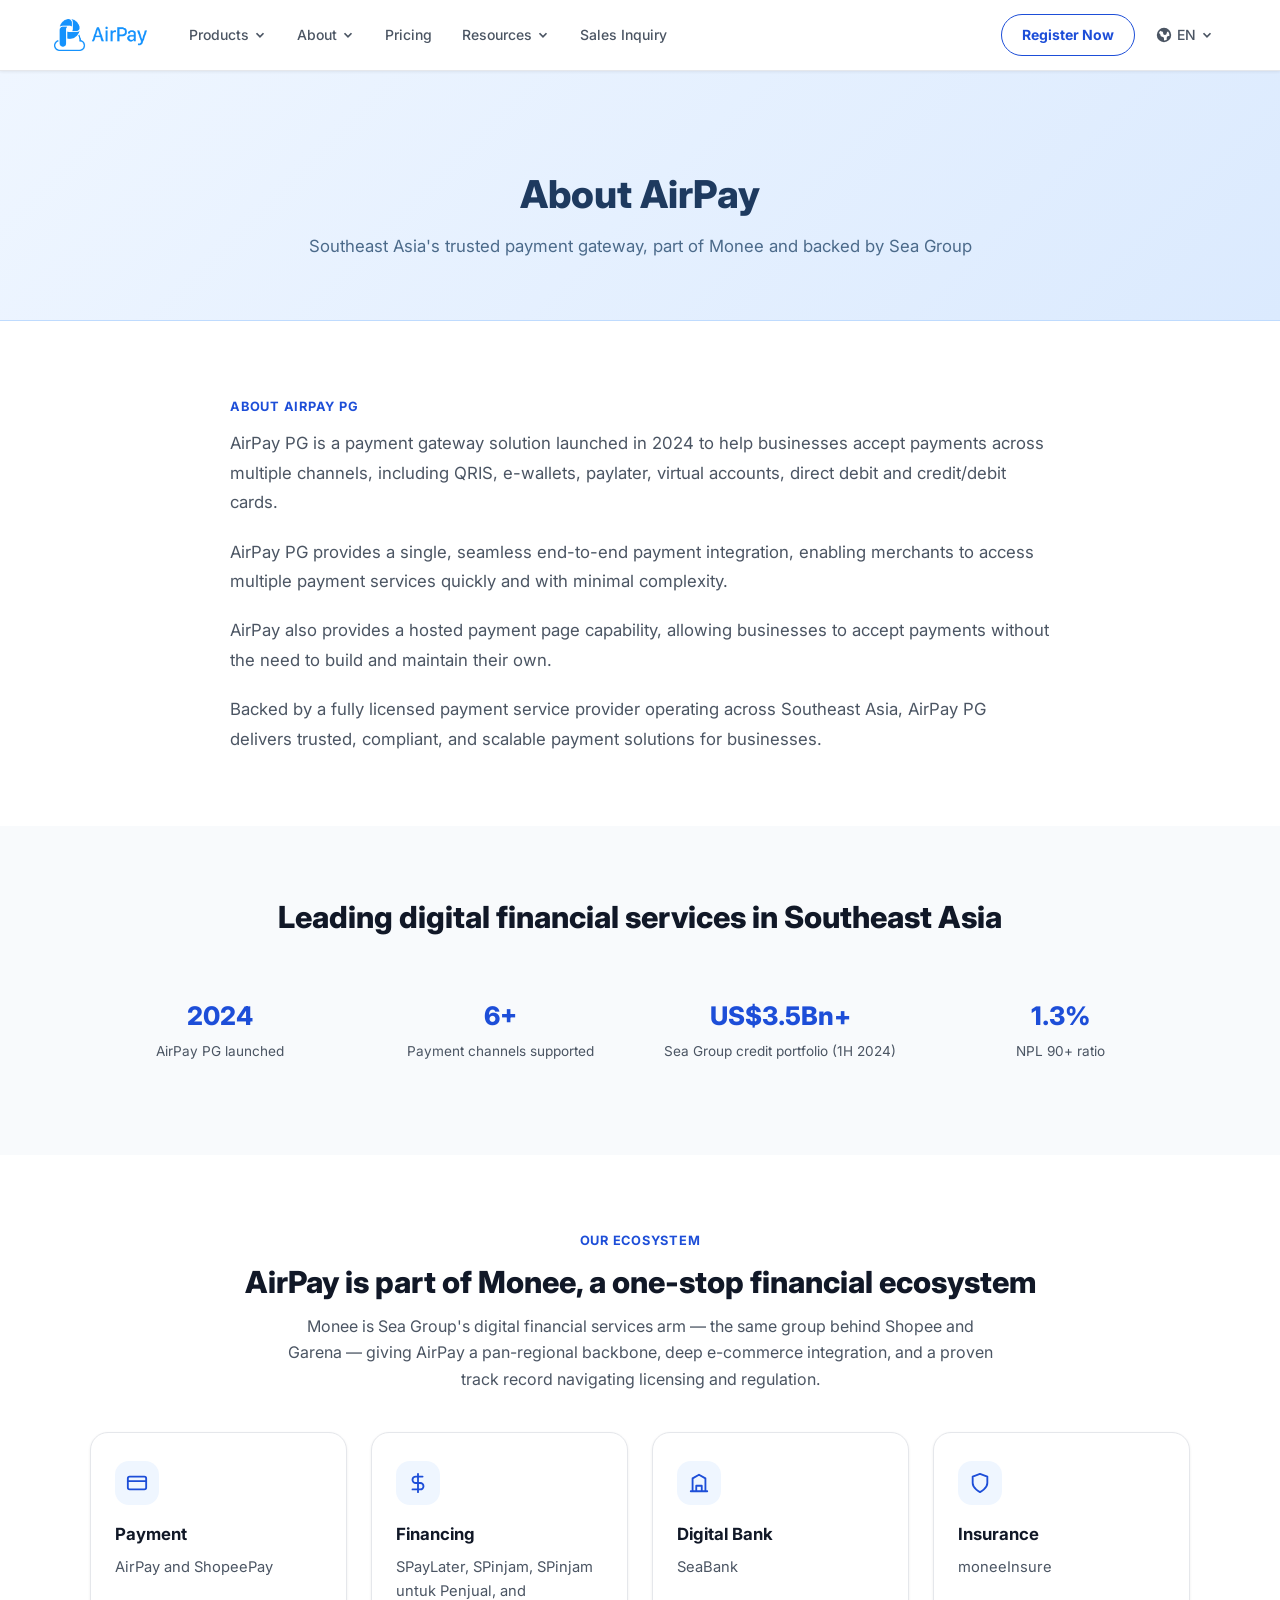
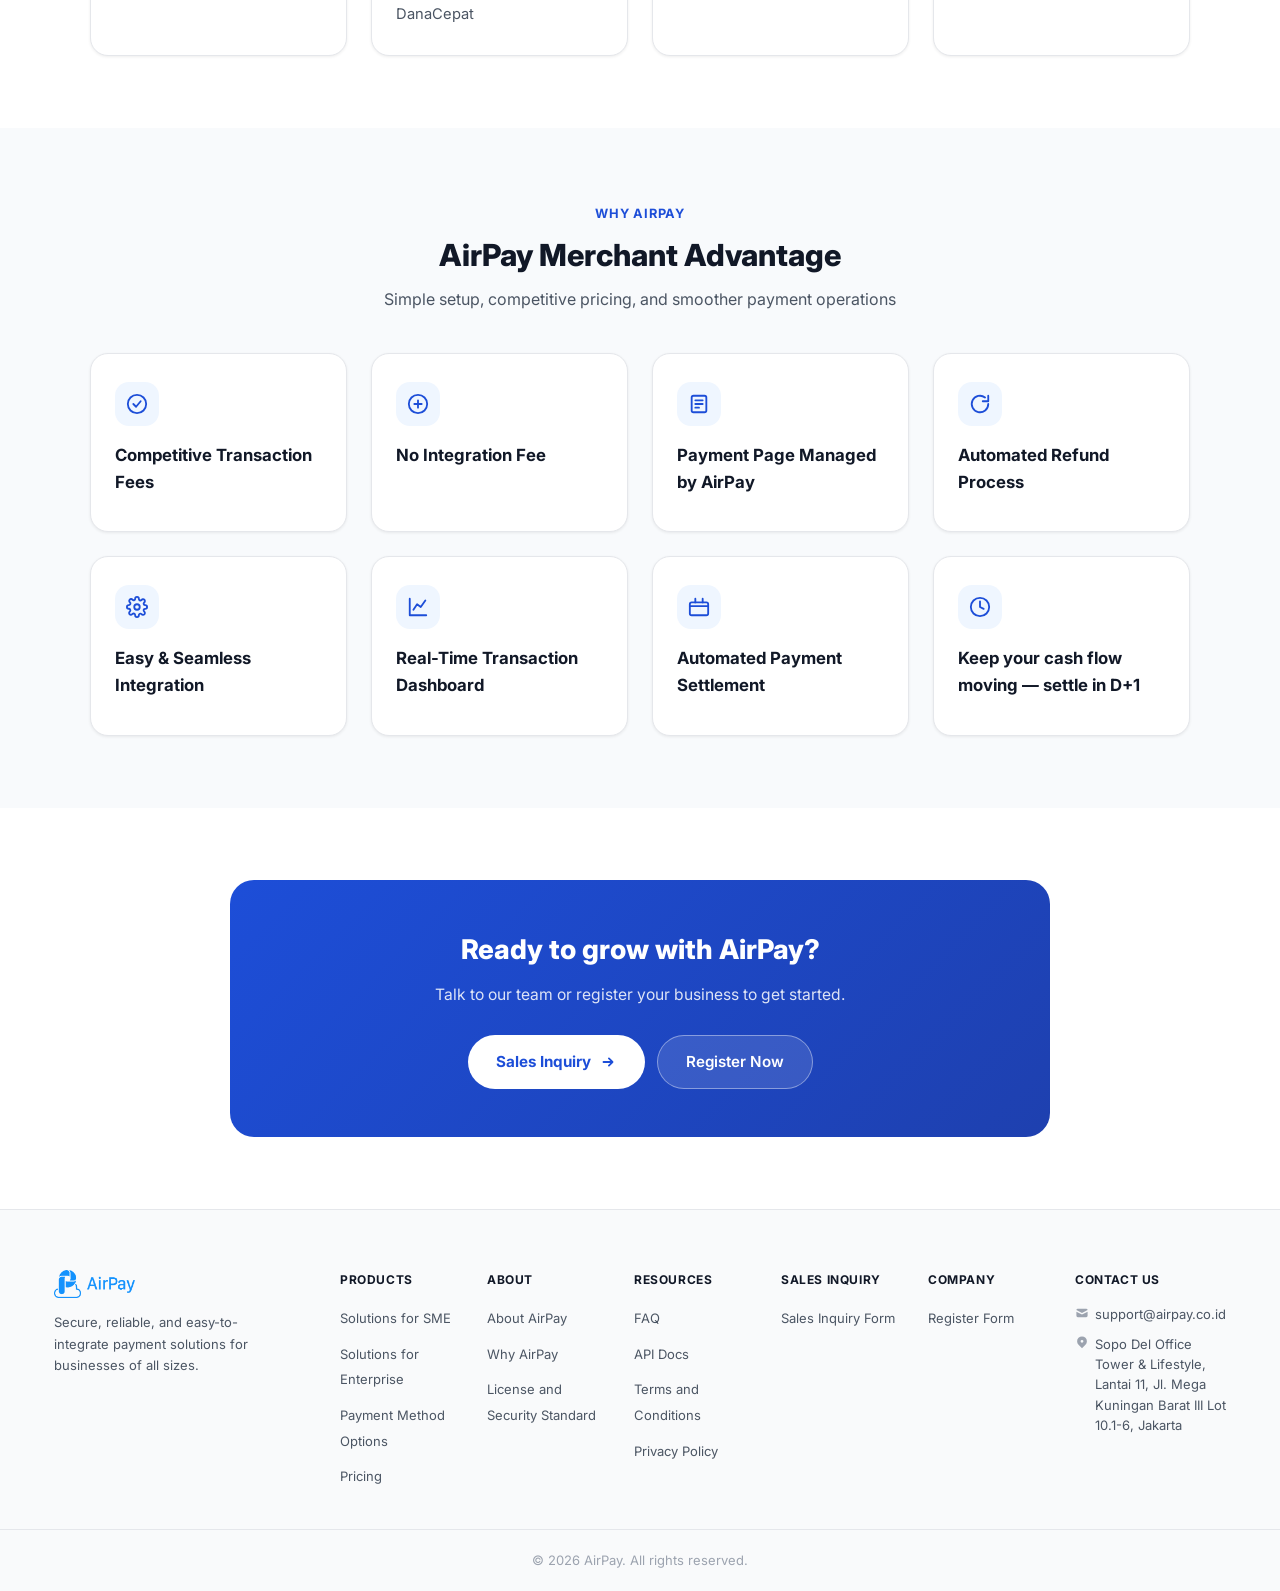
==== commit 4db31e22: "Update footer contact info: support email, remove phone number Replace contact@airpay.co.id with sup" ====
--- a/about-airpay.html
+++ b/about-airpay.html
@@ -270,9 +270,7 @@
         <div class="footer-col"><h4><span data-i18n="nav.salesInquiry">Sales Inquiry</span></h4><ul><li><a href="https://help.shopee.co.id/portal/survey/45d63a38f236404bbe371f5e59797d23" target="_blank" rel="noopener noreferrer"><span data-i18n="footer.salesInquiryForm">Sales Inquiry Form</span></a></li></ul></div>
         <div class="footer-col"><h4><span data-i18n="footer.company">Company</span></h4><ul><li><a href="https://help.shopee.co.id/portal/survey/883dc85ec2584fb4941d2cc26aeb2e5a" target="_blank" rel="noopener noreferrer"><span data-i18n="footer.registerForm">Register Form</span></a></li></ul></div>
         <div class="footer-col"><h4><span data-i18n="footer.contactUs">Contact Us</span></h4><ul>
-          <li><a href="mailto:contact@airpay.co.id" class="fc-row"><svg class="fc-icon" viewBox="0 0 20 20" fill="currentColor"><path d="M2.003 5.884L10 9.882l7.997-3.998A2 2 0 0016 4H4a2 2 0 00-1.997 1.884z"/><path d="M18 8.118l-8 4-8-4V14a2 2 0 002 2h12a2 2 0 002-2V8.118z"/></svg>contact@airpay.co.id</a></li>
-          <li><a href="tel:+622139500300" class="fc-row"><svg class="fc-icon" viewBox="0 0 20 20" fill="currentColor"><path d="M2 3a1 1 0 011-1h2.153a1 1 0 01.986.836l.74 4.435a1 1 0 01-.54 1.06l-1.548.773a11.037 11.037 0 006.105 6.105l.774-1.548a1 1 0 011.059-.54l4.435.74a1 1 0 01.836.986V17a1 1 0 01-1 1h-2C7.82 18 2 12.18 2 5V3z"/></svg>62 21 3950 0300</a></li>
-          <li class="fc-row addr"><svg class="fc-icon" viewBox="0 0 20 20" fill="currentColor"><path fill-rule="evenodd" d="M5.05 4.05a7 7 0 119.9 9.9L10 18.9l-4.95-4.95a7 7 0 010-9.9zM10 11a2 2 0 100-4 2 2 0 000 4z" clip-rule="evenodd"/></svg>Sopo Del Office Tower &amp; Lifestyle, Lantai 11, Jl. Mega Kuningan Barat III Lot 10.1-6, Jakarta</li>
+          <li><a href="mailto:support@airpay.co.id" class="fc-row"><svg class="fc-icon" viewBox="0 0 20 20" fill="currentColor"><path d="M2.003 5.884L10 9.882l7.997-3.998A2 2 0 0016 4H4a2 2 0 00-1.997 1.884z"/><path d="M18 8.118l-8 4-8-4V14a2 2 0 002 2h12a2 2 0 002-2V8.118z"/></svg>support@airpay.co.id</a></li>          <li class="fc-row addr"><svg class="fc-icon" viewBox="0 0 20 20" fill="currentColor"><path fill-rule="evenodd" d="M5.05 4.05a7 7 0 119.9 9.9L10 18.9l-4.95-4.95a7 7 0 010-9.9zM10 11a2 2 0 100-4 2 2 0 000 4z" clip-rule="evenodd"/></svg>Sopo Del Office Tower &amp; Lifestyle, Lantai 11, Jl. Mega Kuningan Barat III Lot 10.1-6, Jakarta</li>
         </ul></div>
       </div>
     </div>
--- a/styles.css
+++ b/styles.css
@@ -92,11 +92,11 @@
   display: flex;
   align-items: center;
   gap: 4px;
-  padding: 8px 13px;
+  padding: 8px 14px;
   font-size: 14px;
   font-weight: 500;
   color: var(--text-mid);
-  border-radius: 8px;
+  border-radius: 999px;
   transition: color 0.15s, background 0.15s;
   white-space: nowrap;
 }
@@ -116,9 +116,9 @@
   left: 0;
   background: var(--white);
   border: 1px solid var(--border);
-  border-radius: 12px;
+  border-radius: 16px;
   box-shadow: var(--shadow-lg);
-  padding: 6px;
+  padding: 8px;
   min-width: 230px;
   opacity: 0;
   visibility: hidden;
@@ -136,7 +136,7 @@
   padding: 10px 14px;
   font-size: 14px;
   color: var(--text-mid);
-  border-radius: 8px;
+  border-radius: 10px;
   transition: color 0.15s, background 0.15s;
 }
 .dropdown-menu a:hover { color: var(--blue); background: var(--blue-bg); }
@@ -150,11 +150,11 @@
 
 .btn-register {
   font-size: 14px;
-  font-weight: 600;
+  font-weight: 700;
   color: var(--blue);
   border: 1.5px solid var(--blue);
-  padding: 8px 17px;
-  border-radius: 8px;
+  padding: 9px 20px;
+  border-radius: 999px;
   transition: background 0.2s, transform 0.15s;
   white-space: nowrap;
 }
@@ -168,11 +168,11 @@
   display: flex;
   align-items: center;
   gap: 4px;
-  padding: 8px 10px;
+  padding: 8px 12px;
   font-size: 14px;
   font-weight: 500;
   color: var(--text-mid);
-  border-radius: 8px;
+  border-radius: 999px;
   cursor: pointer;
   transition: color 0.15s, background 0.15s;
 }
@@ -188,7 +188,7 @@
   min-width: 170px;
   background: var(--white);
   border: 1px solid #E5E7EB;
-  border-radius: 10px;
+  border-radius: 14px;
   box-shadow: 0 12px 28px rgba(15, 23, 42, 0.12);
   padding: 6px;
   display: none;
@@ -241,7 +241,7 @@
 /* ===== HERO ===== */
 .hero {
   background: linear-gradient(135deg, #EFF6FF 0%, #F0F4FF 45%, #EEF2FF 100%);
-  padding: 80px 0 56px;
+  padding: 96px 0 68px;
   overflow: hidden;
 }
 .hero-container {
@@ -255,18 +255,18 @@
 }
 
 .hero-title {
-  font-size: 42px;
+  font-size: 46px;
   font-weight: 800;
-  line-height: 1.14;
-  letter-spacing: -0.5px;
-  color: var(--text);
-  margin-bottom: 18px;
+  line-height: 1.12;
+  letter-spacing: -0.8px;
+  color: var(--text);
+  margin-bottom: 20px;
 }
 .hero-subtitle {
-  font-size: 16px;
+  font-size: 17px;
   color: var(--text-mid);
   line-height: 1.7;
-  margin-bottom: 34px;
+  margin-bottom: 36px;
   max-width: 430px;
 }
 .hero-actions {
@@ -283,9 +283,9 @@
   background: var(--blue);
   color: var(--white);
   font-size: 15px;
-  font-weight: 600;
-  padding: 13px 26px;
-  border-radius: 10px;
+  font-weight: 700;
+  padding: 14px 28px;
+  border-radius: 999px;
   box-shadow: 0 4px 16px rgba(29,78,216,0.28);
   transition: background 0.2s, transform 0.15s, box-shadow 0.2s;
 }
@@ -300,12 +300,12 @@
   display: inline-flex;
   align-items: center;
   font-size: 15px;
-  font-weight: 600;
+  font-weight: 700;
   color: var(--text-mid);
   background: var(--white);
   border: 1.5px solid var(--border);
-  padding: 12px 26px;
-  border-radius: 10px;
+  padding: 13px 28px;
+  border-radius: 999px;
   transition: border-color 0.2s, background 0.2s, transform 0.15s;
 }
 .btn-outline-hero:hover {
@@ -328,7 +328,7 @@
 }
 
 /* ===== FEATURES ===== */
-.features { background: var(--white); }
+.features { background: #F8FAFC; padding: 64px 0; }
 
 .features-container {
   max-width: 1220px;
@@ -336,25 +336,29 @@
   padding: 0 24px;
   display: grid;
   grid-template-columns: repeat(4, 1fr);
-  border-top: 1px solid var(--border);
-  border-bottom: 1px solid var(--border);
+  gap: 18px;
 }
 
 .feature-card {
-  padding: 34px 26px;
+  padding: 30px 24px;
   display: flex;
   align-items: flex-start;
   gap: 16px;
-  border-right: 1px solid var(--border);
-  transition: background 0.18s;
-}
-.feature-card:last-child { border-right: none; }
-.feature-card:hover { background: var(--blue-bg); }
+  background: var(--white);
+  border: 1px solid var(--border);
+  border-radius: 18px;
+  box-shadow: var(--shadow-sm);
+  transition: transform 0.18s, box-shadow 0.18s;
+}
+.feature-card:hover {
+  transform: translateY(-4px);
+  box-shadow: var(--shadow-md);
+}
 
 .feature-icon {
   width: 48px;
   height: 48px;
-  border-radius: 12px;
+  border-radius: 14px;
   display: flex;
   align-items: center;
   justify-content: center;
@@ -382,7 +386,7 @@
 /* ===== SEA GROUP ===== */
 .sea-group {
   background: var(--white);
-  padding: 80px 0;
+  padding: 88px 0;
 }
 .sea-group-container {
   max-width: 1220px;
@@ -395,10 +399,10 @@
 }
 
 .sea-group-content h2 {
-  font-size: 32px;
+  font-size: 34px;
   font-weight: 800;
   color: var(--text);
-  letter-spacing: -0.3px;
+  letter-spacing: -0.5px;
   line-height: 1.2;
   margin-bottom: 8px;
 }
@@ -412,22 +416,25 @@
 .sea-list {
   display: flex;
   flex-direction: column;
-  gap: 16px;
+  gap: 18px;
 }
 .sea-list li {
   display: flex;
   align-items: flex-start;
-  gap: 12px;
+  gap: 14px;
   font-size: 14px;
   color: var(--text-mid);
   line-height: 1.65;
 }
 .check-ic {
-  width: 20px;
-  height: 20px;
+  width: 28px;
+  height: 28px;
+  padding: 6px;
   color: var(--blue);
-  flex-shrink: 0;
-  margin-top: 2px;
+  background: var(--blue-bg);
+  border-radius: 999px;
+  flex-shrink: 0;
+  margin-top: -2px;
 }
 
 .sea-map-wrap {
@@ -687,7 +694,7 @@
 .social-btn {
   width: 34px;
   height: 34px;
-  border-radius: 8px;
+  border-radius: 999px;
   background: var(--white);
   border: 1px solid var(--border);
   display: flex;
@@ -768,9 +775,6 @@
 
 @media (max-width: 900px) {
   .features-container { grid-template-columns: repeat(2, 1fr); }
-  .feature-card:nth-child(2) { border-right: none; }
-  .feature-card:nth-child(1),
-  .feature-card:nth-child(2) { border-bottom: 1px solid var(--border); }
   .sea-group-container { grid-template-columns: 1fr; gap: 40px; }
   .footer-top { grid-template-columns: 1fr; gap: 36px; }
   .footer-links { grid-template-columns: repeat(3, 1fr); }
@@ -849,11 +853,6 @@
 
 @media (max-width: 540px) {
   .features-container { grid-template-columns: 1fr; }
-  .feature-card {
-    border-right: none;
-    border-bottom: 1px solid var(--border);
-  }
-  .feature-card:last-child { border-bottom: none; }
   .hero-title { font-size: 26px; }
   .footer-links { grid-template-columns: 1fr 1fr; }
   .footer-top { padding: 40px 16px 28px; }
--- a/content-page.css
+++ b/content-page.css
@@ -64,14 +64,19 @@
 .cp-card {
   background: var(--white);
   border: 1px solid var(--border);
-  border-radius: 16px;
+  border-radius: 18px;
   padding: 28px 24px;
   box-shadow: var(--shadow-sm);
+  transition: transform 0.18s, box-shadow 0.18s;
+}
+.cp-card:hover {
+  transform: translateY(-4px);
+  box-shadow: var(--shadow-md);
 }
 .cp-card-icon {
   width: 44px;
   height: 44px;
-  border-radius: 12px;
+  border-radius: 14px;
   background: var(--blue-bg);
   color: var(--blue);
   display: flex;
@@ -86,7 +91,7 @@
 .cp-highlight-card {
   background: linear-gradient(135deg, #EFF6FF 0%, #F0F4FF 100%);
   border: 1px solid #BFDBFE;
-  border-radius: 20px;
+  border-radius: 24px;
   padding: 36px 32px;
 }
 .cp-highlight-card .cp-badge {
@@ -162,8 +167,8 @@
   color: var(--blue);
   font-weight: 700;
   font-size: 0.95rem;
-  padding: 13px 26px;
-  border-radius: 10px;
+  padding: 14px 28px;
+  border-radius: 999px;
   display: inline-flex;
   align-items: center;
   gap: 8px;
@@ -177,11 +182,13 @@
   color: var(--white);
   font-weight: 600;
   font-size: 0.95rem;
-  padding: 13px 26px;
-  border-radius: 10px;
+  padding: 14px 28px;
+  border-radius: 999px;
   display: inline-flex;
   align-items: center;
-}
+  transition: transform 0.15s, background 0.2s;
+}
+.cp-cta .btn-cta-secondary:hover { transform: translateY(-1px); background: rgba(255,255,255,0.2); }
 
 .active-link { color: #2196F3 !important; font-weight: 600; }
 
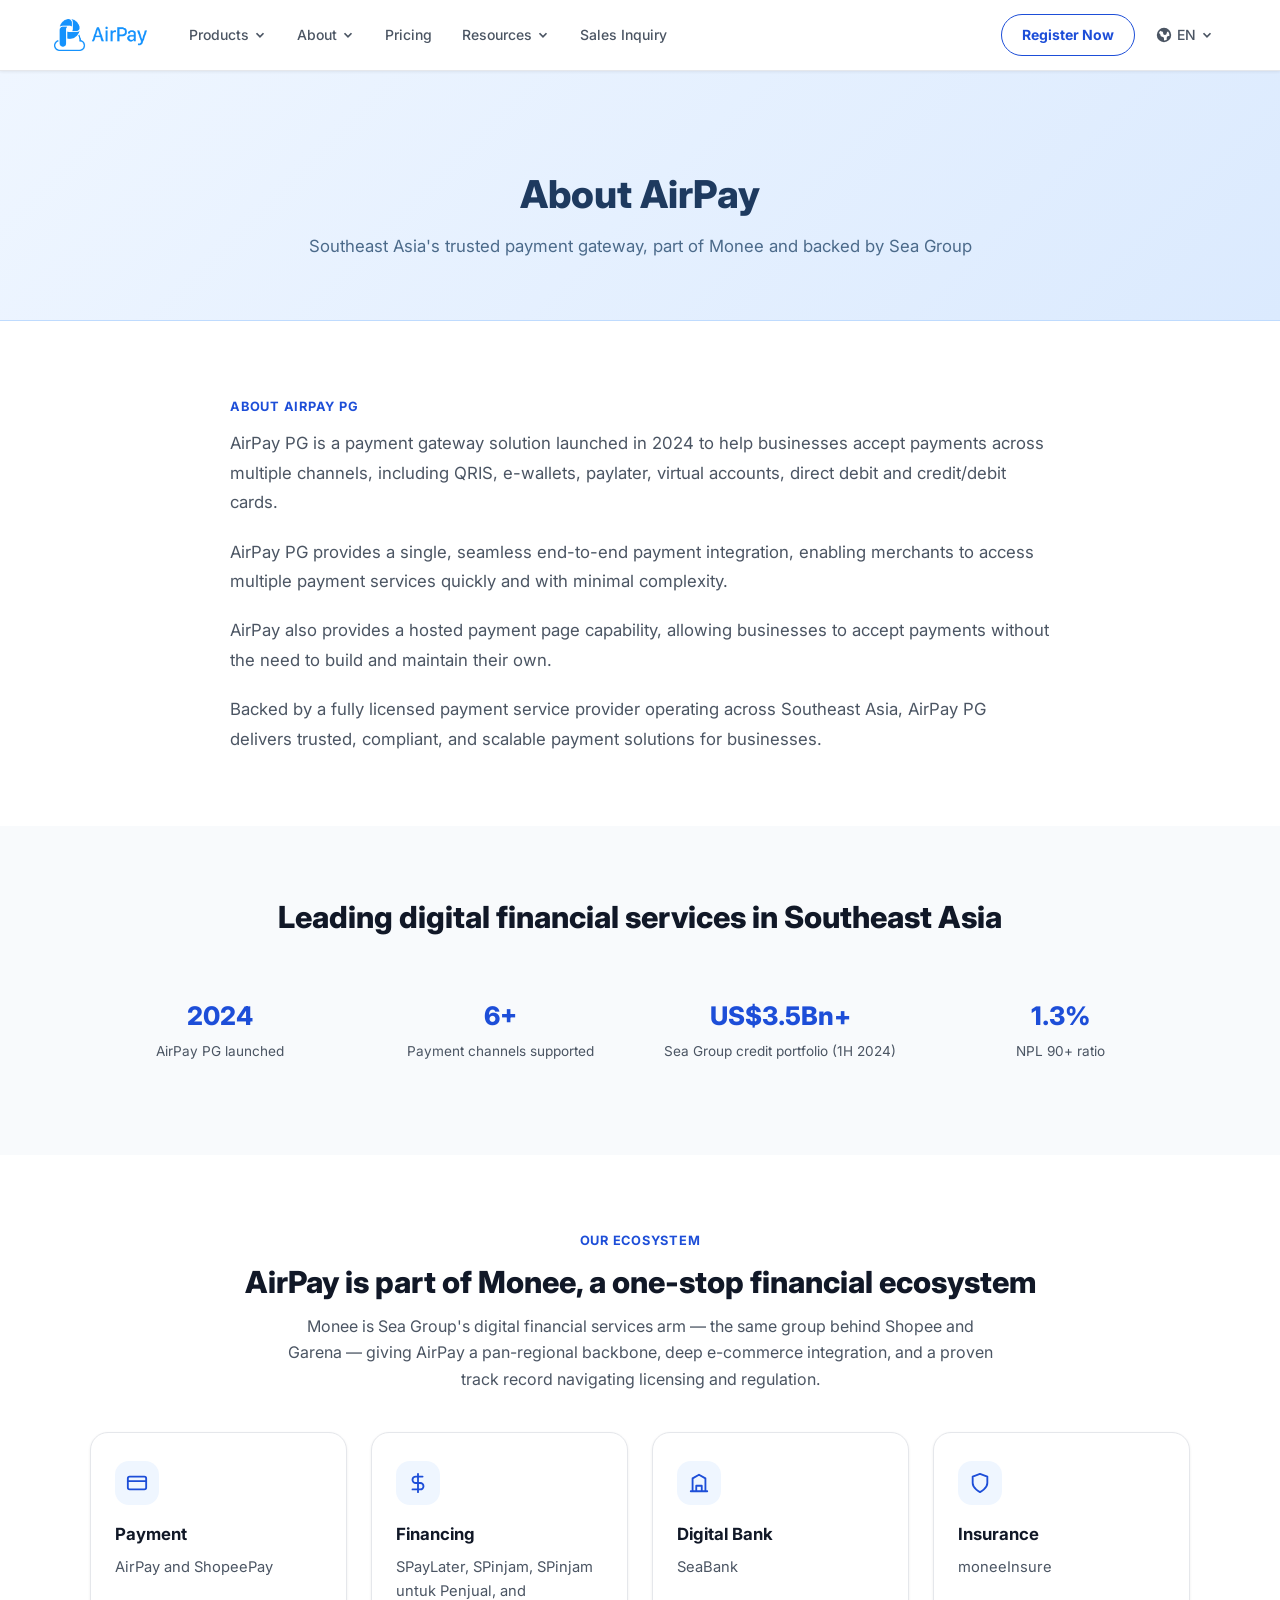
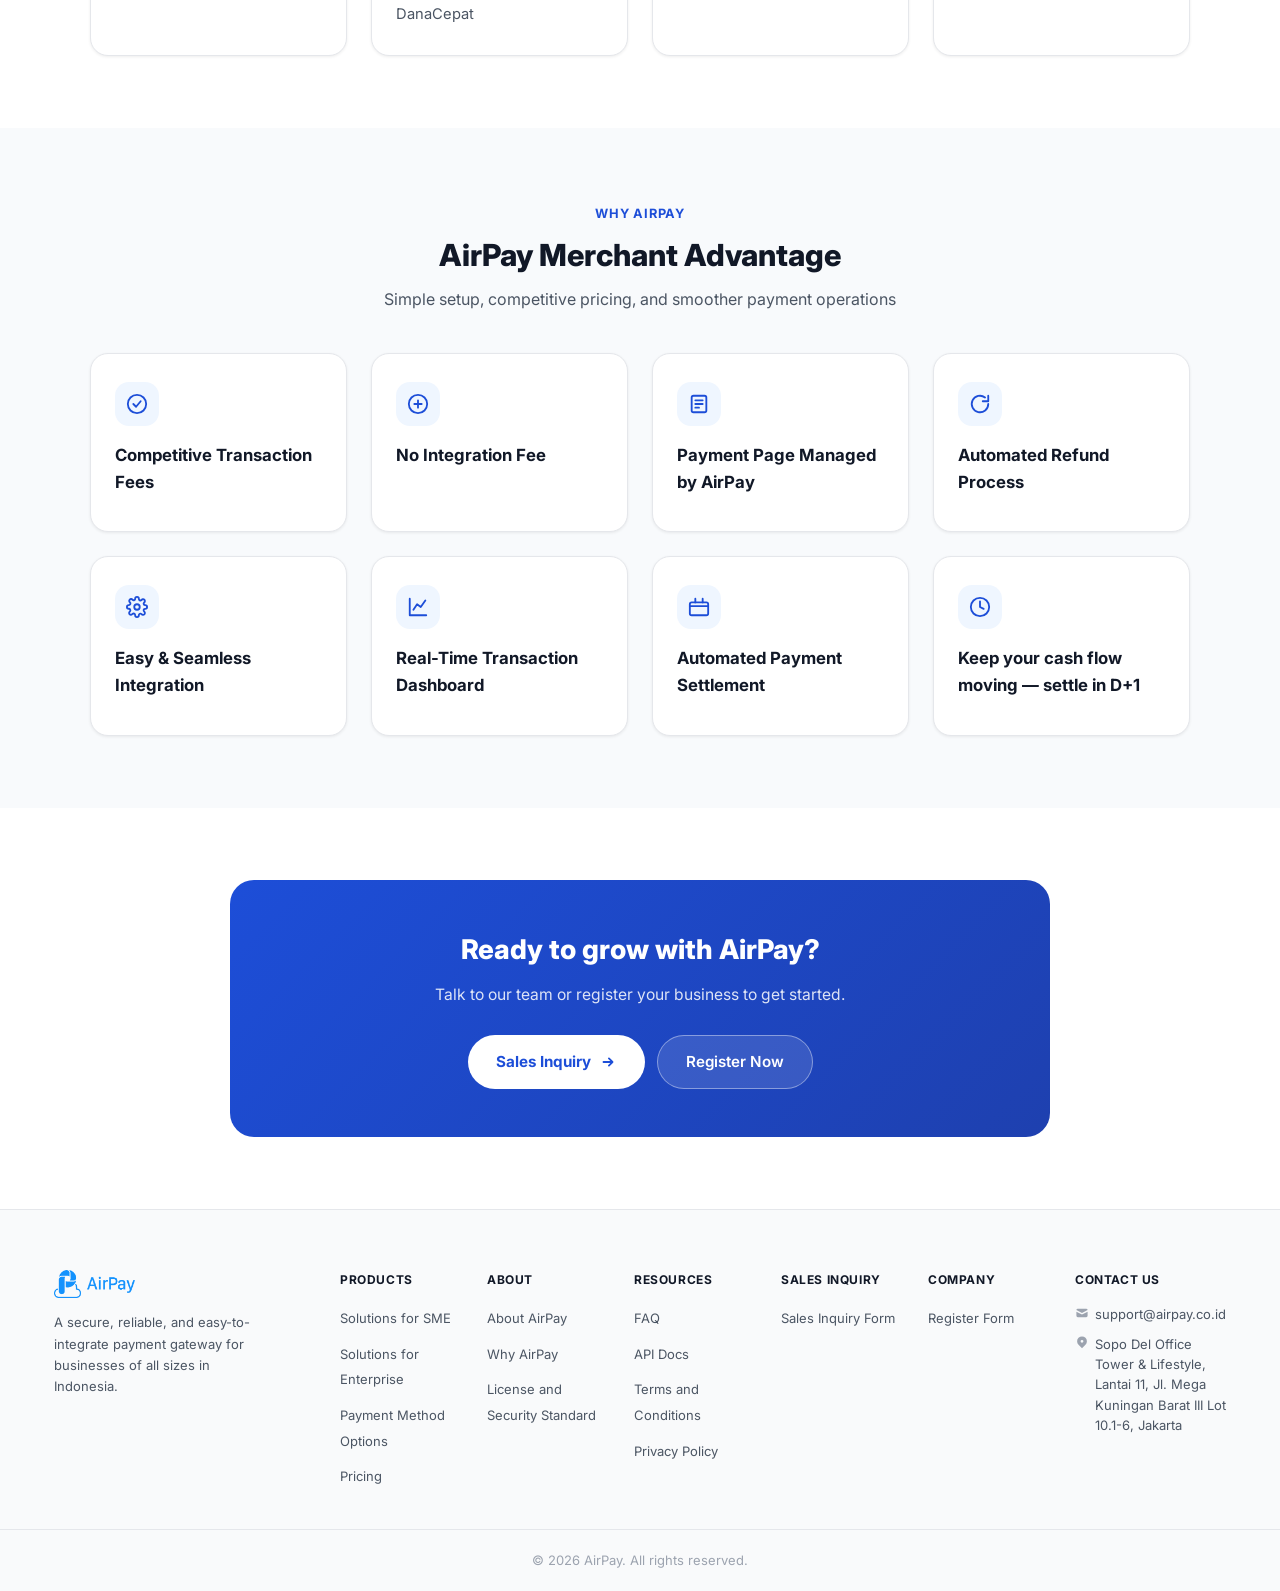
==== commit 474c191f: "Link FAQ to Shopee help center and implement on-site SEO - Point every "FAQ" entry (nav dropdown + f" ====
--- a/about-airpay.html
+++ b/about-airpay.html
@@ -3,11 +3,33 @@
 <head>
   <meta charset="UTF-8" />
   <meta name="viewport" content="width=device-width, initial-scale=1.0" />
-  <meta name="description" content="AirPay — About AirPay, Southeast Asia's trusted payment gateway, part of Monee and Sea Group" />
-  <title>AirPay — About AirPay</title>
+  <meta name="description" content="AirPay is a licensed payment gateway in Indonesia, part of Monee and Sea Group, helping businesses accept payments securely with no setup or integration fees." />
+  <link rel="canonical" href="https://alvinsantosospp.github.io/airpaypgwebsite/about-airpay.html" />
+  <meta property="og:type" content="website" />
+  <meta property="og:site_name" content="AirPay" />
+  <meta property="og:title" content="About AirPay — Southeast Asia's Trusted Payment Gateway" />
+  <meta property="og:description" content="AirPay is a licensed payment gateway in Indonesia, part of Monee and Sea Group, helping businesses accept payments securely with no setup or integration fees." />
+  <meta property="og:url" content="https://alvinsantosospp.github.io/airpaypgwebsite/about-airpay.html" />
+  <meta property="og:image" content="https://alvinsantosospp.github.io/airpaypgwebsite/logo.png" />
+  <meta name="twitter:card" content="summary" />
+  <meta name="twitter:title" content="About AirPay — Southeast Asia's Trusted Payment Gateway" />
+  <meta name="twitter:description" content="AirPay is a licensed payment gateway in Indonesia, part of Monee and Sea Group, helping businesses accept payments securely with no setup or integration fees." />
+  <meta name="twitter:image" content="https://alvinsantosospp.github.io/airpaypgwebsite/logo.png" />
+  <title>About AirPay — Southeast Asia's Trusted Payment Gateway</title>
   <link href="https://fonts.googleapis.com/css2?family=Inter:wght@300;400;500;600;700;800&display=swap" rel="stylesheet" />
   <link rel="stylesheet" href="styles.css" />
   <link rel="stylesheet" href="content-page.css" />
+  <script type="application/ld+json">
+  {
+    "@context": "https://schema.org",
+    "@type": "Organization",
+    "name": "AirPay",
+    "alternateName": "AirPay Payment Gateway",
+    "url": "https://alvinsantosospp.github.io/airpaypgwebsite/index.html",
+    "logo": "https://alvinsantosospp.github.io/airpaypgwebsite/logo.png",
+    "description": "AirPay is a licensed payment gateway in Indonesia, part of Monee and Sea Group, supporting QRIS, e-wallets, virtual accounts, paylater, and card payments."
+  }
+  </script>
 </head>
 <body>
 
@@ -47,7 +69,7 @@
         <div class="nav-item dropdown">
           <a href="#" class="nav-link"><span data-i18n="nav.resources">Resources</span> <svg class="chevron" viewBox="0 0 16 16" fill="none" stroke="currentColor" stroke-width="2"><path d="M4 6l4 4 4-4"/></svg></a>
           <div class="dropdown-menu">
-            <a href="#"><span data-i18n="nav.faq">FAQ</span></a>
+            <a href="https://help.cs.shopeepay.co.id/portal/109/category/78-AirPay-Payment-Gateway/79-Tentang-AirPay-PG?page=1" target="_blank" rel="noopener noreferrer"><span data-i18n="nav.faq">FAQ</span></a>
             <a href="https://product.shopeepay.co.id/integration/api/gateway/" target="_blank" rel="noopener noreferrer"><span data-i18n="nav.apiDocs">API Docs</span></a>
             <a href="https://shopeepay.co.id/terms" target="_blank" rel="noopener noreferrer"><span data-i18n="nav.terms">Terms and Conditions</span></a>
             <a href="https://shopeepay.co.id/privacy" target="_blank" rel="noopener noreferrer"><span data-i18n="nav.privacy">Privacy Policy</span></a>
@@ -261,12 +283,12 @@
             <span style="font-size:17px;font-weight:700;color:#2196F3;letter-spacing:-0.2px">AirPay</span>
           </span>
         </a>
-        <p class="footer-tagline" data-i18n="footer.tagline">Secure, reliable, and easy-to-integrate payment solutions for businesses of all sizes.</p>
+        <p class="footer-tagline" data-i18n="footer.tagline">A secure, reliable, and easy-to-integrate payment gateway for businesses of all sizes in Indonesia.</p>
       </div>
       <div class="footer-links">
         <div class="footer-col"><h4><span data-i18n="nav.products">Products</span></h4><ul><li><a href="solutions-sme.html"><span data-i18n="nav.solutionsSme">Solutions for SME</span></a></li><li><a href="solutions-enterprise.html"><span data-i18n="nav.solutionsEnterprise">Solutions for Enterprise</span></a></li><li><a href="payment-methods.html"><span data-i18n="nav.paymentMethods">Payment Method Options</span></a></li><li><a href="pricing.html"><span data-i18n="nav.pricing">Pricing</span></a></li></ul></div>
         <div class="footer-col"><h4><span data-i18n="nav.about">About</span></h4><ul><li><a href="about-airpay.html"><span data-i18n="nav.aboutAirpay">About AirPay</span></a></li><li><a href="#"><span data-i18n="footer.whyAirpay">Why AirPay</span></a></li><li><a href="license.html"><span data-i18n="nav.licenseSecurity">License and Security Standard</span></a></li></ul></div>
-        <div class="footer-col"><h4><span data-i18n="nav.resources">Resources</span></h4><ul><li><a href="#"><span data-i18n="nav.faq">FAQ</span></a></li><li><a href="https://product.shopeepay.co.id/integration/api/gateway/" target="_blank"><span data-i18n="nav.apiDocs">API Docs</span></a></li><li><a href="https://shopeepay.co.id/terms" target="_blank" rel="noopener noreferrer"><span data-i18n="nav.terms">Terms and Conditions</span></a></li><li><a href="https://shopeepay.co.id/privacy" target="_blank" rel="noopener noreferrer"><span data-i18n="nav.privacy">Privacy Policy</span></a></li></ul></div>
+        <div class="footer-col"><h4><span data-i18n="nav.resources">Resources</span></h4><ul><li><a href="https://help.cs.shopeepay.co.id/portal/109/category/78-AirPay-Payment-Gateway/79-Tentang-AirPay-PG?page=1" target="_blank" rel="noopener noreferrer"><span data-i18n="nav.faq">FAQ</span></a></li><li><a href="https://product.shopeepay.co.id/integration/api/gateway/" target="_blank"><span data-i18n="nav.apiDocs">API Docs</span></a></li><li><a href="https://shopeepay.co.id/terms" target="_blank" rel="noopener noreferrer"><span data-i18n="nav.terms">Terms and Conditions</span></a></li><li><a href="https://shopeepay.co.id/privacy" target="_blank" rel="noopener noreferrer"><span data-i18n="nav.privacy">Privacy Policy</span></a></li></ul></div>
         <div class="footer-col"><h4><span data-i18n="nav.salesInquiry">Sales Inquiry</span></h4><ul><li><a href="https://help.shopee.co.id/portal/survey/45d63a38f236404bbe371f5e59797d23" target="_blank" rel="noopener noreferrer"><span data-i18n="footer.salesInquiryForm">Sales Inquiry Form</span></a></li></ul></div>
         <div class="footer-col"><h4><span data-i18n="footer.company">Company</span></h4><ul><li><a href="https://help.shopee.co.id/portal/survey/883dc85ec2584fb4941d2cc26aeb2e5a" target="_blank" rel="noopener noreferrer"><span data-i18n="footer.registerForm">Register Form</span></a></li></ul></div>
         <div class="footer-col"><h4><span data-i18n="footer.contactUs">Contact Us</span></h4><ul>
